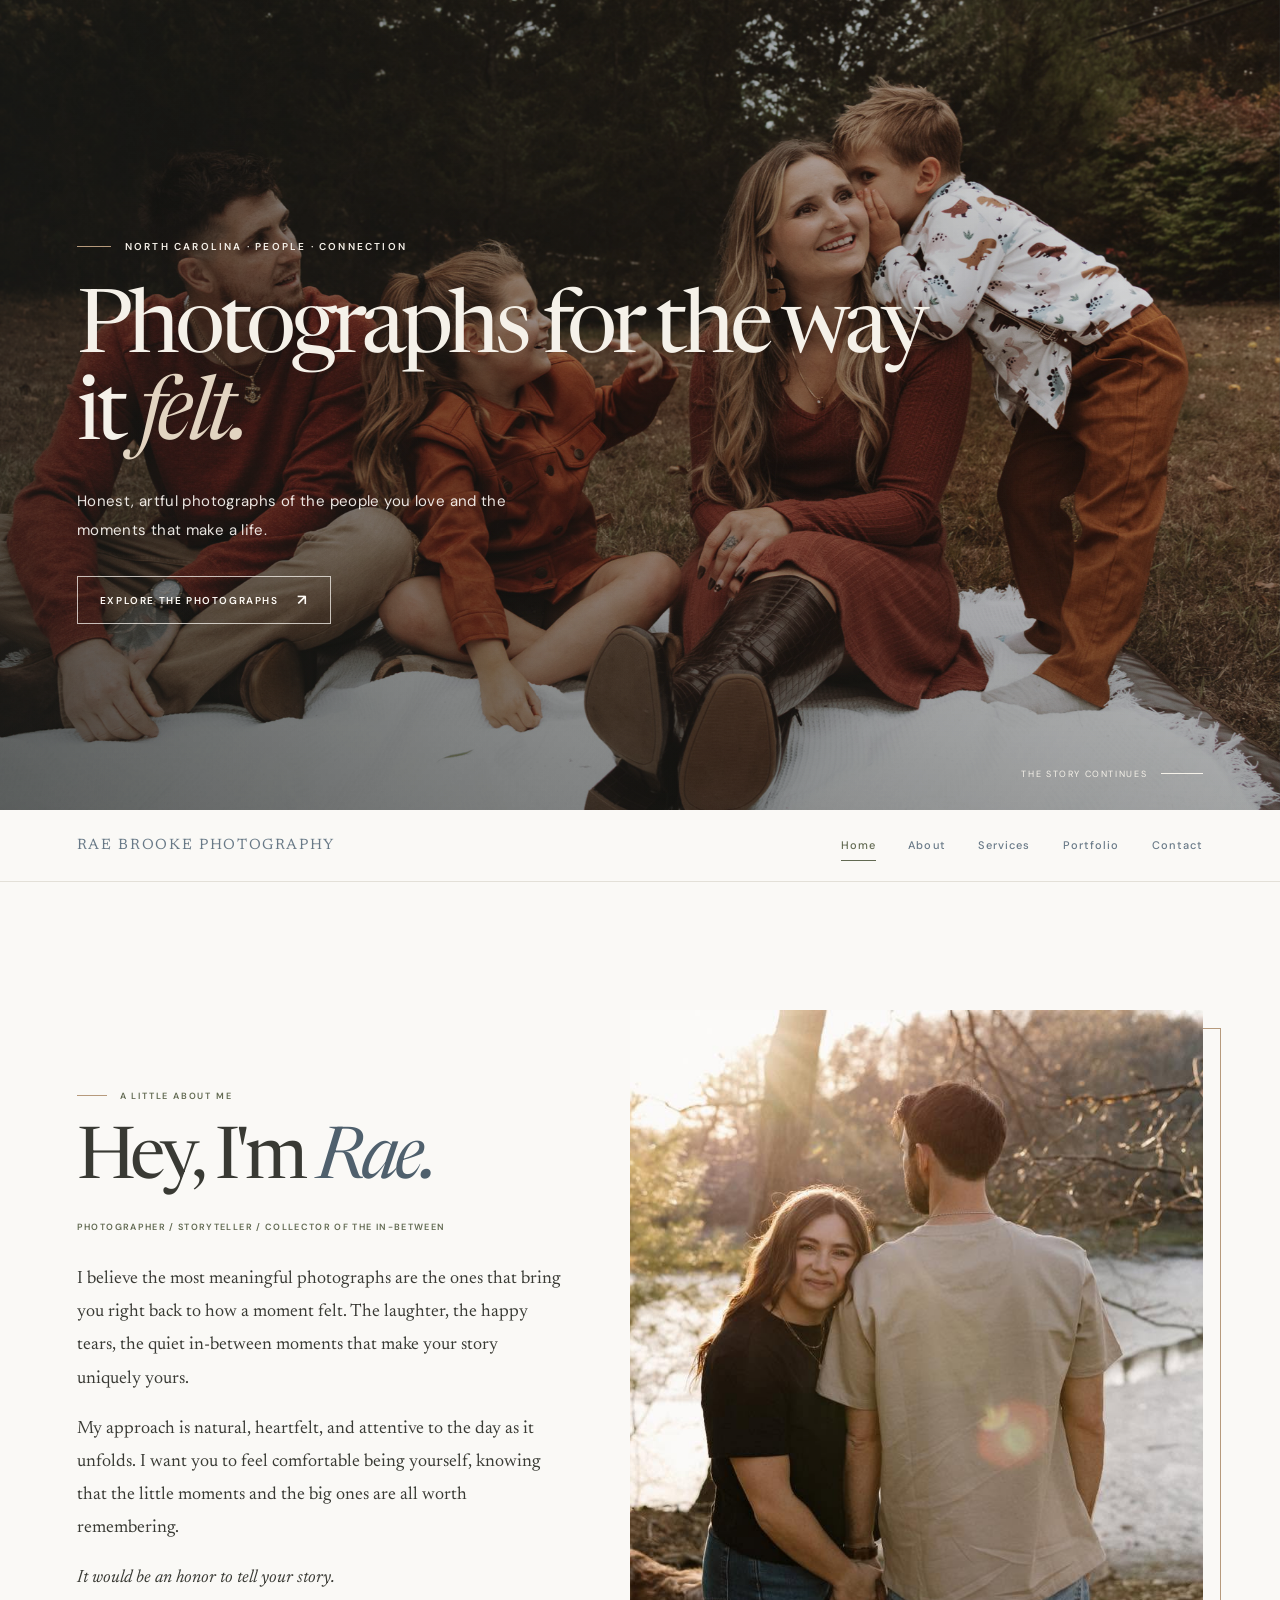
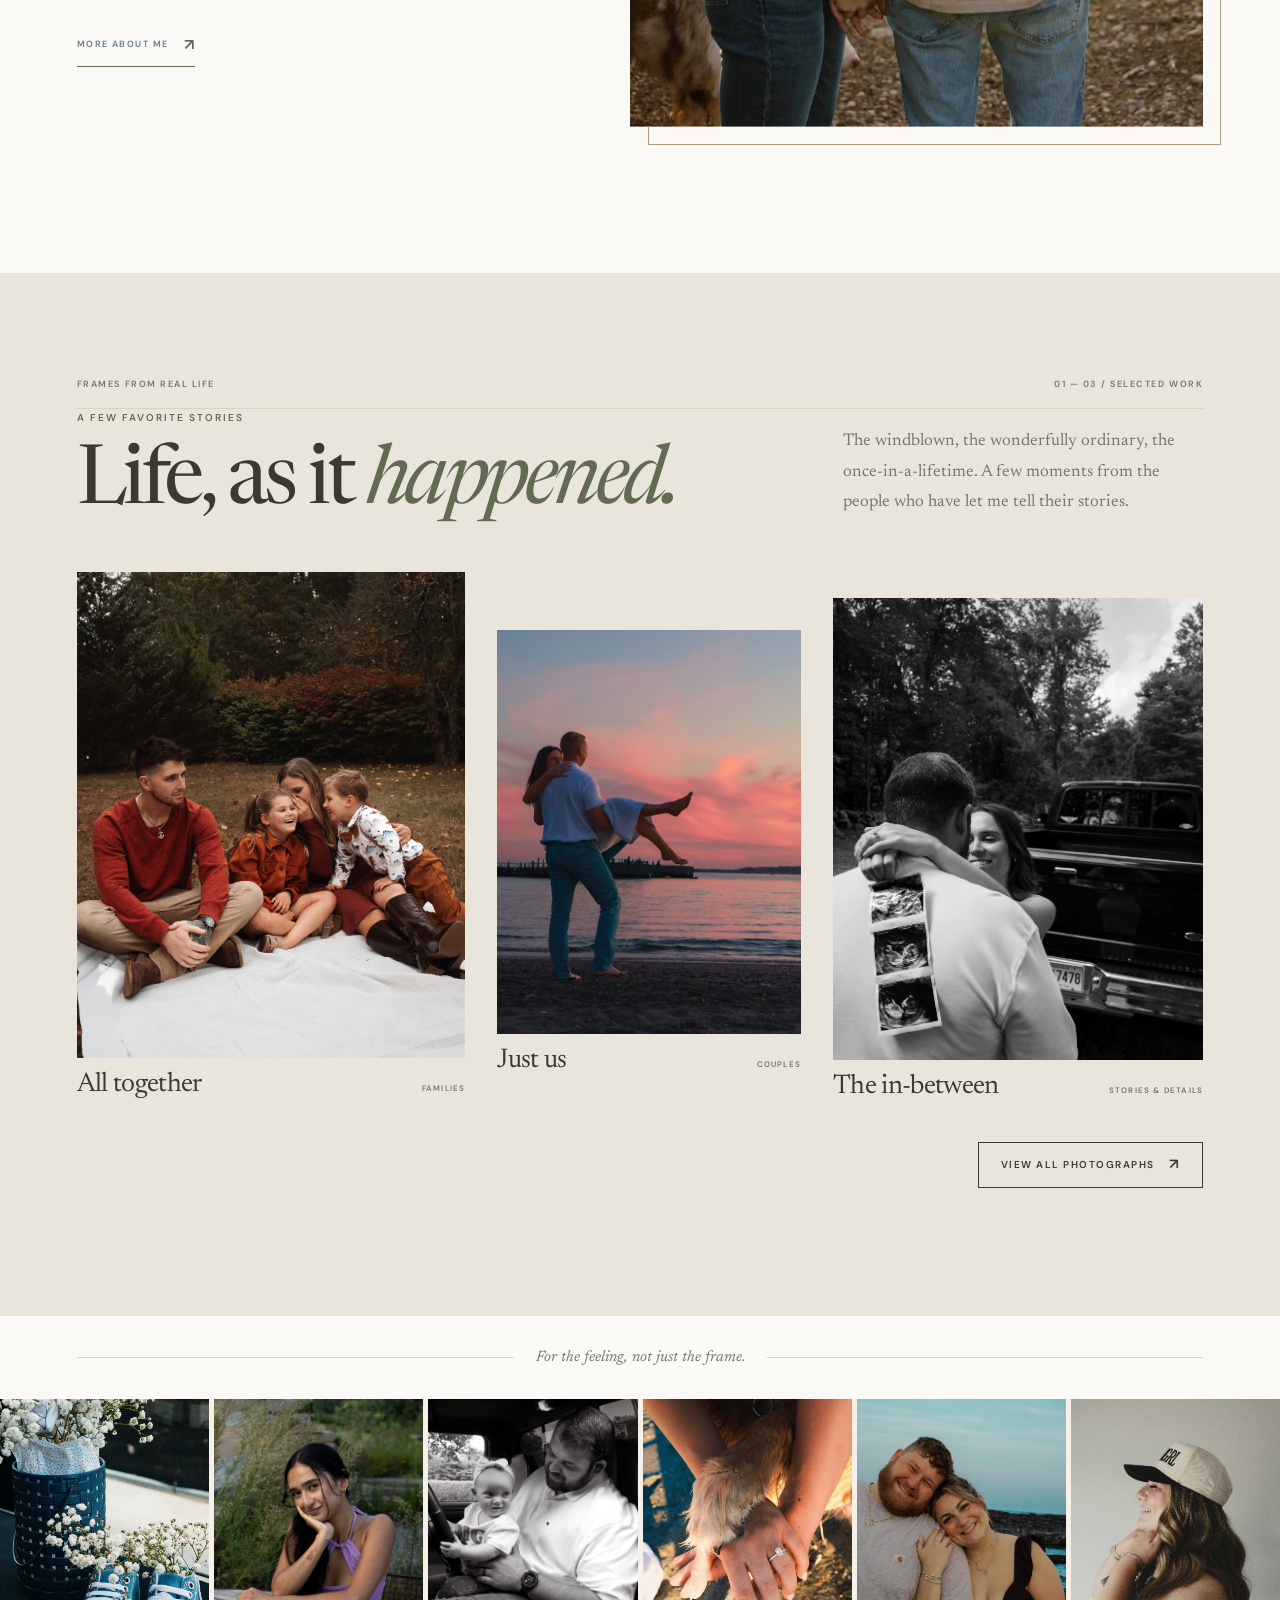
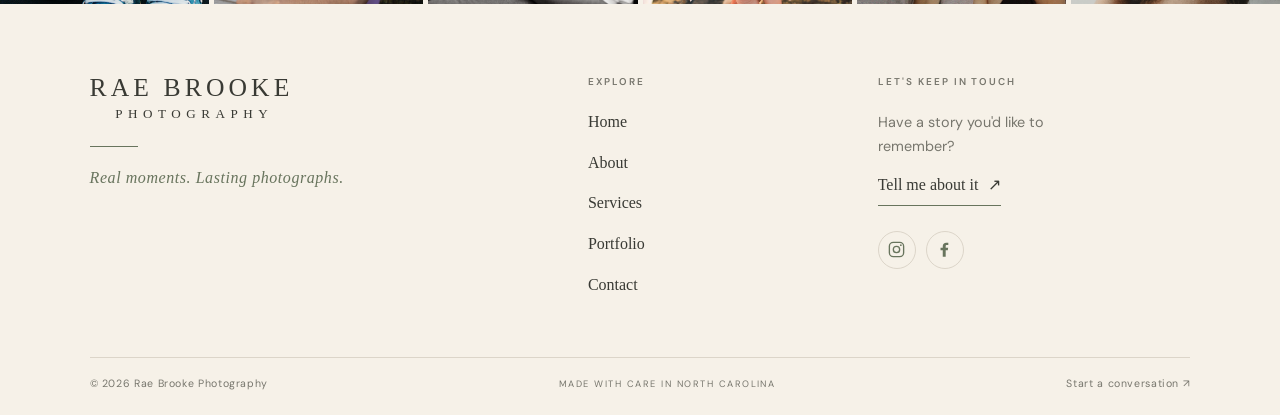
==== index.html @ 2871c167 "Change heading tag class for about section" ====
<!DOCTYPE html>
<html lang="en">
<head>
  <meta charset="UTF-8">
  <meta name="viewport" content="width=device-width, initial-scale=1">
  <meta name="description" content="Rae Brooke Photography documents genuine connection, everyday beauty, and the moments you want to remember throughout North Carolina.">
  <meta name="theme-color" content="#F5F1E9">
  <title>Rae Brooke Photography | Honest, Artful Photography in North Carolina</title>

  <link rel="preconnect" href="https://fonts.googleapis.com">
  <link rel="preconnect" href="https://fonts.gstatic.com" crossorigin>
  <link rel="stylesheet" href="/CSS/global.css">
  <link rel="stylesheet" href="/CSS/header.css">
  <link rel="stylesheet" href="/CSS/hero.css">
  <link rel="stylesheet" href="/CSS/sticky-nav.css">
  <link rel="stylesheet" href="/CSS/index.css">
  <link rel="stylesheet" href="/CSS/footer.css">
</head>

<body class="home-page">
  <main>
    <!-- =====================================
         OPENING IMAGE / HERO
         To change the opening photograph, update
         the image path in this img element.
    ====================================== -->
    <section class="hero" aria-labelledby="home-title">
      <img
        class="hero-image"
        src="/Images/index-hero.jpg"
        alt="A family moment photographed by Rae Brooke Photography"
        fetchpriority="high"
      >
      <div class="hero-overlay" aria-hidden="true"></div>

      <div class="hero-content">
        <p class="eyebrow">NORTH CAROLINA · PEOPLE · CONNECTION</p>
        <h1 id="home-title">Photographs for the way it <em>felt.</em></h1>
        <p class="hero-subtitle">Honest, artful photographs of the people you love and the moments that make a life.</p>
        <a class="button hero-button" href="/portfolio.html">
          <span class="hero-button-text">EXPLORE THE PHOTOGRAPHS</span>
          <span aria-hidden="true">↗</span>
        </a>
      </div>

      <a class="hero-scroll" href="#about" aria-label="Scroll to discover Rae's approach">
        <span>THE STORY CONTINUES</span>
        <span class="scroll-line" aria-hidden="true"></span>
      </a>
    </section>

    <!-- Shared sticky navigation -->
    <div id="shared-sticky-nav"></div>

    <!-- =====================================
         ABOUT / PHOTOGRAPHER INTRODUCTION
    ====================================== -->
    <section class="about-intro" id="about" aria-labelledby="about-heading">
      <div class="about-content">
        <p class="section-eyebrow">A LITTLE ABOUT ME</p>
        <h2 class="about-heading">Hey, I'm <em>Rae.</em></h2>
        <p class="about-subtitle">PHOTOGRAPHER / STORYTELLER / COLLECTOR OF THE IN-BETWEEN</p>
        <p>I believe the most meaningful photographs are the ones that bring you right back to how a moment felt. The laughter, the happy tears, the quiet in-between moments that make your story uniquely yours.</p>
        <p>My approach is natural, heartfelt, and attentive to the day as it unfolds. I want you to feel comfortable being yourself, knowing that the little moments and the big ones are all worth remembering.</p>
        <p>It would be an honor to tell your story.</p>
        <a class="button about-button" href="/about.html">MORE ABOUT ME <span aria-hidden="true">↗</span></a>
      </div>

      <div class="about-image">
        <img src="/Images/about-portrait.jpg" alt="Rae Brooke, photographer" loading="lazy" decoding="async">
      </div>
    </section>

    <!-- =====================================
         SELECTED WORK
         Choose the photographs shown here by
         changing each card's img src below.
         Keep image files in /Images/Portfolio/.
    ====================================== -->
    <section class="home-selected-work" aria-labelledby="selected-work-heading">
      <div class="home-selected-inner">
        <div class="home-editorial-top">
          <p>FRAMES FROM REAL LIFE</p>
          <span>01 — 03 / SELECTED WORK</span>
        </div>

        <header class="home-selected-heading">
          <div>
            <p class="section-eyebrow">A FEW FAVORITE STORIES</p>
            <h2 id="selected-work-heading">Life, as it <em>happened.</em></h2>
          </div>
          <p class="home-selected-intro">The windblown, the wonderfully ordinary, the once-in-a-lifetime. A few moments from the people who have let me tell their stories.</p>
        </header>

        <div class="home-photo-grid">
          <article class="home-photo-card">
            <a class="home-photo-link" href="/portfolio.html#families-newborns" aria-label="View family and newborn photography">
              <img src="/Images/Portfolio/Family_3.jpg" alt="A family sharing a relaxed moment together outdoors" loading="lazy" decoding="async">
            </a>
            <div class="home-photo-caption">
              <h3>All together</h3>
              <span>Families</span>
            </div>
          </article>

          <article class="home-photo-card">
            <a class="home-photo-link" href="/portfolio.html#couples-weddings" aria-label="View couples and wedding photography">
              <img src="/Images/Portfolio/JustUs.jpg" alt="A couple sharing a quiet moment by the water at sunset" loading="lazy" decoding="async">
            </a>
            <div class="home-photo-caption">
              <h3>Just us</h3>
              <span>Couples</span>
            </div>
          </article>

          <article class="home-photo-card">
            <a class="home-photo-link" href="/portfolio.html#branding-portraits" aria-label="View portraits and branding photography">
              <img src="/Images/Portfolio/Justine_George.jpeg" alt="A candid black-and-white documentary photograph" loading="lazy" decoding="async">
            </a>
            <div class="home-photo-caption">
              <h3>The in-between</h3>
              <span>Stories & details</span>
            </div>
          </article>
        </div>

        <div class="home-selected-footer">
          <a class="button" href="/portfolio.html">VIEW ALL PHOTOGRAPHS <span aria-hidden="true">↗</span></a>
        </div>
      </div>
    </section>

    <div class="home-closing-note" aria-label="Photography philosophy">
      <p>For the feeling, not just the frame.</p>
    </div>
  </main>

  <!-- Shared footer -->
  <div id="shared-footer"></div>

  <script src="/Javascript/sticky-nav.js" defer></script>
  <script src="/Javascript/footer.js" defer></script>
</body>
</html>
---- CSS/global.css ----
/* ========================================
   RAE BROOKE PHOTOGRAPHY
   NOSTALGIC EDITORIAL DESIGN SYSTEM
======================================== */

@import url('https://fonts.googleapis.com/css2?family=DM+Sans:wght@400;500;600;700&family=Newsreader:opsz,wght@6..72,400;6..72,500;6..72,600&display=swap');

:root {
  /* Warm, print-inspired palette */
  --color-denim: #687987;
  --color-denim-dark: #4F606D;
  --color-sage: #A5A88F;
  --color-sage-light: #E8E5DA;
  --color-sage-dark: #626A52;
  --color-tan: #B69A7C;
  --color-ivory: #F5F1E9;
  --color-soft-ivory: #FAF9F6;
  --color-white: #FFFCF7;
  --color-text: #393A34;
  --color-text-muted: #77766D;
  --color-line: #D9D2C6;
  --color-overlay: rgb(32 34 31 / 42%);

  --font-serif: "Newsreader", Georgia, "Times New Roman", serif;
  --font-sans: "DM Sans", Arial, Helvetica, sans-serif;

  --content-width: 1500px;
  --page-gutter: clamp(22px, 6vw, 100px);
  --section-space: clamp(76px, 10vw, 148px);
  --transition-fast: 200ms ease;
  --transition-standard: 320ms ease;
}

*,
*::before,
*::after {
  box-sizing: border-box;
}

html {
  scroll-behavior: smooth;
  scroll-padding-top: 90px;
  -webkit-text-size-adjust: 100%;
}

body {
  min-width: 320px;
  margin: 0;
  background: var(--color-ivory);
  color: var(--color-text);
  font-family: var(--font-sans);
  font-size: 14px;
  line-height: 1.8;
  -webkit-font-smoothing: antialiased;
  -moz-osx-font-smoothing: grayscale;
}

img {
  display: block;
  max-width: 100%;
}

button,
input,
select,
textarea {
  font: inherit;
}

button,
a {
  -webkit-tap-highlight-color: transparent;
}

a {
  color: inherit;
  text-decoration: none;
}

button {
  color: inherit;
}

h1,
h2,
h3,
h4,
p {
  overflow-wrap: break-word;
}

h1,
h2,
h3,
h4 {
  font-family: var(--font-serif);
  font-weight: 400;
}

p {
  margin-top: 0;
}

::selection {
  background: var(--color-sage-light);
  color: var(--color-denim-dark);
}

:focus-visible {
  outline: 2px solid var(--color-sage-dark);
  outline-offset: 4px;
}

@media (prefers-reduced-motion: reduce) {
  html { scroll-behavior: auto; }
  *,
  *::before,
  *::after {
    scroll-behavior: auto !important;
    animation-duration: 0.01ms !important;
    animation-iteration-count: 1 !important;
    transition-duration: 0.01ms !important;
  }
}

/* Shared section labels */
.section-eyebrow,
.eyebrow {
  font-family: var(--font-sans);
  font-size: 10px;
  font-weight: 600;
  letter-spacing: 0.2em;
  line-height: 1.8;
  text-transform: uppercase;
}

.section-eyebrow {
  margin: 0 0 18px;
  color: var(--color-sage-dark);
}

/* Shared site header defaults; page-specific layout lives in its own CSS. */
header {
  display: flex;
  align-items: center;
  justify-content: space-between;
  gap: 24px;
}

.logo {
  color: var(--color-denim);
  font-family: var(--font-sans);
  font-size: 14px;
  font-weight: 700;
  letter-spacing: 3px;
}

header nav {
  display: flex;
  align-items: center;
  flex-wrap: wrap;
  gap: 24px;
}

header nav a {
  color: var(--color-denim);
  font-family: var(--font-sans);
  font-size: 11px;
  letter-spacing: 1px;
  transition: color var(--transition-fast);
}

header nav a:hover { color: var(--color-sage-dark); }

/* Shared button language */
.button {
  display: inline-flex;
  align-items: center;
  justify-content: center;
  gap: 14px;
  min-height: 46px;
  padding: 13px 22px;
  border: 1px solid var(--color-denim-dark);
  border-radius: 0;
  background: var(--color-denim-dark);
  color: var(--color-white);
  font-family: var(--font-sans);
  font-size: 10px;
  font-weight: 600;
  letter-spacing: 0.15em;
  line-height: 1.5;
  text-align: center;
  text-transform: uppercase;
  cursor: pointer;
  transition: background-color var(--transition-fast), border-color var(--transition-fast), color var(--transition-fast), transform var(--transition-fast);
}

.button:hover {
  border-color: var(--color-sage-dark);
  background: var(--color-sage-dark);
  color: var(--color-white);
  transform: translateY(-2px);
}

.button span[aria-hidden="true"] {
  display: inline-block;
  font-size: 15px;
  line-height: 1;
}

/* Shared footer colors */
footer {
  background: var(--color-denim-dark);
  color: var(--color-ivory);
}

@media (max-width: 600px) {
  header nav { justify-content: center; gap: 12px 16px; }
  header nav a { font-size: 10px; }
  .button { min-height: 44px; padding: 12px 18px; font-size: 9px; }
}
---- CSS/header.css ----
/* =========================================
   SHARED HERO HEADER / DROPDOWN MENU
   Kept available for pages using the shared hero template
========================================= */

#shared-header {
  position: absolute;
  z-index: 100;
  inset: 0;
  height: 0;
  pointer-events: none;
}

.hero-header {
  position: absolute;
  z-index: 100;
  top: 0;
  left: 0;
  display: flex;
  align-items: center;
  justify-content: space-between;
  gap: 24px;
  width: 100%;
  padding: 30px var(--page-gutter);
  color: var(--color-ivory);
  pointer-events: auto;
}

.hero-menu,
.hero-menu-toggle,
.hero-dropdown { pointer-events: auto; }

.hero-header-logo {
  display: inline-flex;
  flex-direction: column;
  align-items: flex-start;
  gap: 5px;
  color: var(--color-ivory);
}

.logo-name {
  font-family: var(--font-serif);
  font-size: clamp(21px, 2.3vw, 30px);
  font-weight: 400;
  letter-spacing: 0.12em;
  line-height: 1.1;
}

.logo-subtitle {
  padding-left: 2px;
  font-size: 9px;
  letter-spacing: 0.42em;
  line-height: 1.5;
}

.hero-menu { position: relative; flex-shrink: 0; }

.hero-menu-toggle {
  display: flex;
  align-items: center;
  justify-content: center;
  gap: 13px;
  padding: 10px 0;
  border: 0;
  background: transparent;
  color: var(--color-ivory);
  font-family: var(--font-sans);
  font-size: 10px;
  font-weight: 500;
  letter-spacing: 0.18em;
  cursor: pointer;
}

.menu-label { line-height: 1; }
.menu-icon { display: flex; flex-direction: column; gap: 6px; width: 25px; }
.menu-icon span {
  display: block;
  width: 25px;
  height: 1px;
  background: currentColor;
  transition: transform var(--transition-fast), width var(--transition-fast);
}

.hero-menu-toggle[aria-expanded="true"] .menu-icon span:first-child { transform: translateY(3.5px) rotate(45deg); }
.hero-menu-toggle[aria-expanded="true"] .menu-icon span:last-child { transform: translateY(-3.5px) rotate(-45deg); }
.hero-menu-toggle:hover .menu-icon span:last-child { width: 18px; }
.hero-menu-toggle[aria-expanded="true"]:hover .menu-icon span:last-child { width: 25px; }

.hero-dropdown {
  position: absolute;
  z-index: 20;
  top: calc(100% + 16px);
  right: 0;
  width: 280px;
  max-width: calc(100vw - 40px);
  padding: 10px 0;
  background: var(--color-ivory);
  border: 1px solid var(--color-line);
  box-shadow: 0 18px 45px rgb(30 32 29 / 15%);
  animation: dropdown-enter 180ms ease-out;
}

.hero-dropdown[hidden] { display: none; }
.hero-dropdown a {
  display: block;
  padding: 14px 23px;
  color: var(--color-text);
  font-size: 12px;
  letter-spacing: 0.04em;
  transition: background-color var(--transition-fast), color var(--transition-fast), padding-left var(--transition-fast);
}
.hero-dropdown a:hover {
  padding-left: 28px;
  color: var(--color-sage-dark);
  background: #ECE7DD;
}
.hero-dropdown a:focus-visible { outline: 2px solid var(--color-denim); outline-offset: -4px; }

@keyframes dropdown-enter {
  from { opacity: 0; transform: translateY(-6px); }
  to { opacity: 1; transform: translateY(0); }
}

.hero-header-logo:focus-visible,
.hero-menu-toggle:focus-visible { outline: 2px solid var(--color-ivory); outline-offset: 5px; }

@media (max-width: 600px) {
  .hero-header { padding: 24px 6%; }
  .logo-name { font-size: 19px; letter-spacing: 0.1em; }
  .logo-subtitle { font-size: 8px; letter-spacing: 0.32em; }
  .hero-menu-toggle { gap: 9px; }
  .hero-dropdown { top: calc(100% + 12px); width: 255px; }
  .hero-dropdown a { padding: 13px 19px; }
}

@media (prefers-reduced-motion: reduce) {
  .hero-dropdown, .menu-icon span, .hero-dropdown a { animation: none; transition: none; }
}
---- CSS/hero.css ----
/* =========================================
   PHOTOGRAPHY-LED HERO
   Shared across all pages
========================================= */

.hero {
  position: relative;
  isolation: isolate;
  display: flex;
  align-items: center;
  justify-content: flex-start;
  min-height: 90vh;
  min-height: 90svh;
  padding: clamp(145px, 18vh, 210px) var(--page-gutter) 110px;
  overflow: hidden;
  background: var(--color-denim-dark);
  color: var(--color-ivory);
  text-align: left;
}

.hero-image {
  position: absolute;
  z-index: 0;
  inset: 0;
  width: 100%;
  height: 100%;
  object-fit: cover;
  object-position: center 42%;
  animation: hero-image-arrive 1.2s ease both;
}

.hero-overlay {
  position: absolute;
  z-index: 1;
  inset: 0;
  background: linear-gradient(90deg, rgb(24 28 26 / 58%) 0%, rgb(24 28 26 / 34%) 48%, rgb(24 28 26 / 12%) 100%), linear-gradient(0deg, rgb(24 28 26 / 28%) 0%, transparent 48%);
  pointer-events: none;
}

#shared-header {
  position: absolute;
  z-index: 10;
  inset: 0;
  pointer-events: none;
}

#shared-header .hero-header { pointer-events: auto; }

.hero-content {
  position: relative;
  z-index: 2;
  width: min(100%, 850px);
  margin: 0;
  animation: hero-copy-arrive 850ms 120ms ease both;
}

.hero .eyebrow {
  display: flex;
  align-items: center;
  gap: 14px;
  margin: 0 0 clamp(20px, 3vw, 32px);
  color: var(--color-ivory);
  font-size: 10px;
  letter-spacing: 0.22em;
}

.hero .eyebrow::before {
  content: "";
  display: inline-block;
  width: 34px;
  height: 1px;
  background: var(--color-tan);
}



.hero h1 {
  margin: 0 0 25px;
  color: var(--color-ivory, #FAF9F6);
  font-family: var(--font-serif);
  font-size: clamp(50px, 7vw, 88px);
  font-weight: 400;
  letter-spacing: -0.055em;
  line-height: 0.99;
}

.hero h1 em {
  color: #E2D4C1;
  font-weight: 400;
  font-style: italic;
}

.hero .hero-subtitle {
  max-width: 440px;
  margin: 0 0 32px;
  color: rgb(255 252 247 / 90%);
  font-size: clamp(13px, 1.2vw, 15px);
  font-weight: 400;
  letter-spacing: 0.025em;
  line-height: 1.9;
}

.hero .hero-button {
  display: inline-flex;
  align-items: center;
  justify-content: center;
  gap: 18px;
  min-height: 48px;
  padding: 14px 22px;
  border: 1px solid rgb(255 252 247 / 72%);
  background: transparent;
  color: var(--color-white);
  font-size: 10px;
  font-weight: 600;
  letter-spacing: 0.16em;
  line-height: 1.5;
  transition: background-color var(--transition-fast), color var(--transition-fast), border-color var(--transition-fast);
}

.hero .hero-button:hover {
  border-color: var(--color-ivory);
  background: var(--color-ivory);
  color: var(--color-text);
  transform: none;
}

.hero .hero-button:focus-visible {
  outline: 2px solid var(--color-ivory);
  outline-offset: 5px;
}

.hero-scroll {
  position: absolute;
  right: var(--page-gutter);
  bottom: 28px;
  z-index: 2;
  display: flex;
  align-items: center;
  gap: 14px;
  color: var(--color-ivory);
  font-size: 9px;
  letter-spacing: 0.18em;
  text-transform: uppercase;
}

.scroll-line {
  display: block;
  width: 42px;
  height: 1px;
  background: var(--color-ivory);
  transform-origin: left;
  animation: scroll-line-motion 1.8s ease-in-out infinite;
}

@keyframes scroll-line-motion {
  0%, 100% { transform: scaleX(0.55); opacity: 0.45; }
  50% { transform: scaleX(1); opacity: 1; }
}

@keyframes hero-copy-arrive {
  from { opacity: 0; transform: translateY(16px); }
  to { opacity: 1; transform: translateY(0); }
}

@keyframes hero-image-arrive {
  from { transform: scale(1.035); }
  to { transform: scale(1); }
}

@media (max-width: 700px) {
  .hero {
    min-height: 84svh;
    padding: 145px 7% 105px;
  }

  .hero-overlay {
    background: linear-gradient(90deg, rgb(24 28 26 / 54%) 0%, rgb(24 28 26 / 30%) 100%), linear-gradient(0deg, rgb(24 28 26 / 30%) 0%, transparent 58%);
  }

  .hero h1 {
    font-size: clamp(53px, 13vw, 84px);
    letter-spacing: -0.05em;
  }

  .hero .eyebrow { font-size: 9px; letter-spacing: 0.15em; }
  .hero .hero-subtitle { max-width: 340px; font-size: 13px; }
  .hero-scroll { right: 7%; bottom: 23px; font-size: 8px; }
  .scroll-line { width: 28px; }
}

@media (max-width: 380px) {
  .hero { padding-right: 6%; padding-left: 6%; }
  .hero h1 { font-size: 48px; }
  .hero .eyebrow { letter-spacing: 0.1em; }
}

@media (prefers-reduced-motion: reduce) {
  .hero-image, .hero-content, .scroll-line { animation: none; }
}
---- CSS/sticky-nav.css ----
/* =========================================
   SHARED STICKY NAVIGATION
   Quiet, editorial navigation band
========================================= */

#shared-sticky-nav {
  position: sticky;
  top: 0;
  z-index: 1000;
  width: 100%;
}

.sticky-nav {
  position: relative;
  display: flex;
  align-items: center;
  justify-content: space-between;
  gap: 25px;
  width: 100%;
  min-height: 72px;
  padding: 16px var(--page-gutter);
  background: var(--color-soft-ivory, #FAF9F6);
  border-bottom: 1px solid #E3E0D8;
  backdrop-filter: blur(12px);
}

.sticky-brand {
  flex-shrink: 0;
  color: var(--color-denim, #53677D);
  font-family: var(--font-serif);
  font-size: 15px;
  letter-spacing: 0.11em;
}

.sticky-links {
  display: flex;
  align-items: center;
  justify-content: flex-end;
  flex-wrap: wrap;
  gap: clamp(16px, 2.5vw, 34px);
}

.sticky-links a {
  position: relative;
  padding: 8px 0;
  color: var(--color-denim, #53677D);
  font-family: var(--font-sans);
  font-size: 11px;
  font-weight: 500;
  letter-spacing: 0.1em;
  transition: color var(--transition-fast);
}

.sticky-links a::after {
  position: absolute;
  right: 0;
  bottom: 2px;
  left: 0;
  height: 1px;
  background: var(--color-sage-dark);
  content: "";
  transform: scaleX(0);
  transform-origin: left;
  transition: transform var(--transition-fast);
}

.sticky-links a:hover,
.sticky-links a[aria-current="page"] { color: var(--color-sage-dark); }
.sticky-links a:hover::after,
.sticky-links a:focus-visible::after,
.sticky-links a[aria-current="page"]::after { transform: scaleX(1); }

.sticky-brand:focus-visible,
.sticky-links a:focus-visible { outline: 2px solid var(--color-denim); outline-offset: 5px; }

@media (max-width: 1000px) {
  .sticky-nav { padding-right: 5%; padding-left: 5%; }
  .sticky-links { gap: 18px; }
}

@media (max-width: 700px) {
  .sticky-nav { justify-content: center; min-height: 58px; padding: 11px 5%; }
  .sticky-brand { display: none; }
  .sticky-links { justify-content: center; gap: 8px 20px; }
  .sticky-links a { padding: 6px 0; font-size: 9px; letter-spacing: 0.06em; }
}

@media (max-width: 380px) {
  .sticky-links { gap: 7px 13px; }
  .sticky-links a { font-size: 8px; }
}

@media (prefers-reduced-motion: reduce) {
  .sticky-links a, .sticky-links a::after { transition: none; }
}
---- CSS/index.css ----
/* ========================================
   HOMEPAGE — EDITORIAL STORYTELLING
======================================== */

/* Small section markers */
.home-editorial-top {
  display: flex;
  align-items: center;
  justify-content: space-between;
  gap: 18px;
  width: 100%;
  padding-bottom: 16px;
  border-bottom: 1px solid var(--color-line);
}

.home-editorial-top p,
.home-editorial-top span {
  margin: 0;
  color: var(--color-text-muted);
  font-size: 9px;
  font-weight: 600;
  letter-spacing: 0.17em;
  line-height: 1.8;
  text-transform: uppercase;
}

/* ========================================
   ABOUT INTRODUCTION
======================================== */

.home-page .about-intro {
  display: grid;
  grid-template-columns: minmax(0, 0.92fr) minmax(0, 1.08fr);
  align-items: center;
  gap: clamp(40px, 5vw, 75px);
  width: 100%;
  max-width: 1720px;
  margin: 0 auto;
  padding: var(--section-space) var(--page-gutter);
  background: var(--color-soft-ivory);
  scroll-margin-top: 90px;
}

.home-page .about-content {
  display: flex;
  flex-direction: column;
  align-items: flex-start;
  width: 100%;
  max-width: 570px;
  margin: 0 auto;
}

.home-page .about-content .section-eyebrow {
  display: flex;
  align-items: center;
  gap: 13px;
  margin: 0 0 22px;
/*  color: var(--color-sage-dark); */
  font-size: 9px;
  letter-spacing: 0.2em;
}

.home-page .about-content .section-eyebrow::before {
  content: "";
  display: block;
  width: 30px;
  height: 1px;
  flex: 0 0 auto;
  background: var(--color-tan);
}

.home-page .about-content h2 {
  margin: 0 0 22px;
  color: var(--color-denim: #687987;);
  font-family: var(--font-serif);
  font-size: clamp(46px, 5.6vw, 76px);
  font-weight: 400;
  letter-spacing: -0.055em;
  line-height: 0.98;
}

.home-page .about-content h2 em {
  color: var(--color-denim-dark);
  font-weight: 400;
  font-style: italic;
}

.home-page .about-content .about-subtitle {
  max-width: 430px;
  margin: 0 0 27px;
  color: var(--color-sage-dark);
  font-size: 9px;
  font-weight: 600;
  letter-spacing: 0.15em;
  line-height: 2;
}

.home-page .about-content > p:not(.section-eyebrow):not(.about-subtitle) {
  max-width: 490px;
  margin: 0 0 17px;
/*  color: var(--color-text-muted); */
  font-family: var(--font-serif);
  font-size: clamp(16px, 1.4vw, 18px);
  font-weight: 400;
  line-height: 1.85;
}

.home-page .about-content > p:last-of-type {
  color: var(--color-text);
  font-style: italic;
}

.home-page .about-content .about-button {
  display: inline-flex;
  align-items: center;
  justify-content: center;
  gap: 15px;
  min-height: 44px;
  margin-top: 11px;
  padding: 10px 0;
  border: 0;
  border-bottom: 1px solid var(--color-sage-dark);
  border-radius: 0;
  background: transparent;
  color: var(--color-denim);
  font-family: var(--font-sans);
  font-size: 9px;
  font-weight: 600;
  letter-spacing: 0.16em;
  line-height: 1.5;
  transition: color var(--transition-fast), border-color var(--transition-fast);
}

.home-page .about-content .about-button:hover {
  border-color: var(--color-tan);
  background: transparent;
  color: var(--color-sage-dark);
  transform: none;
}

.home-page .about-content .about-button span {
  display: inline-block;
  color: var(--color-sage-dark);
  font-size: 16px;
  transition: transform var(--transition-fast);
}

.home-page .about-content .about-button:hover span { transform: translate(3px, -3px); }

.home-page .about-image {
  position: relative;
  z-index: 0;
  isolation: isolate;
  width: 100%;
  max-width: 650px;
  min-width: 0;
  margin: 0 0 18px auto;
  background: var(--color-sage-light);
}

.home-page .about-image::before {
  content: "";
  position: absolute;
  z-index: -1;
  top: 18px;
  right: -18px;
  bottom: -18px;
  left: 18px;
  border: 1px solid var(--color-tan);
  pointer-events: none;
}

.home-page .about-image img {
  display: block;
  width: 100%;
  height: auto;
  aspect-ratio: 4 / 5;
  object-fit: cover;
  object-position: center 40%;
}

/* ========================================
   SELECTED WORK — UPDATE IMAGE PATHS HERE
======================================== */

.home-selected-work {
  padding: clamp(64px, 8vw, 112px) var(--page-gutter) clamp(80px, 10vw, 140px);
  background: #EAE5DB;
}

.home-selected-inner {
  width: 100%;
  max-width: 1600px;
  margin: 0 auto;
}

.home-selected-heading {
  display: grid;
  grid-template-columns: minmax(0, 1fr) minmax(220px, 0.55fr);
  align-items: end;
  gap: 28px;
  margin: 0 0 clamp(28px, 3.8vw, 48px);
}

.home-selected-heading .section-eyebrow {
  margin-bottom: 17px;
}

.home-selected-heading h2 {
  max-width: 720px;
  margin: 0;
  color: var(--color-text);
  font-size: clamp(42px, 6.4vw, 82px);
  letter-spacing: -0.055em;
  line-height: 0.98;
}

.home-selected-heading h2 em { color: var(--color-sage-dark); font-style: italic; }

.home-selected-intro {
  max-width: 360px;
  justify-self: end;
  margin: 0 0 5px;
  color: var(--color-text-muted);
  font-family: var(--font-serif);
  font-size: 17px;
  line-height: 1.8;
}

.home-photo-grid {
  display: grid;
  grid-template-columns: 1.05fr 0.82fr 1fr;
  align-items: start;
  gap: clamp(16px, 2.5vw, 36px);
}

.home-photo-card { min-width: 0; }
.home-photo-card:nth-child(2) {
  margin-top: clamp(24px, 4.5vw, 64px);
}

.home-photo-card:nth-child(3) {
  margin-top: clamp(8px, 2vw, 26px);
}

.home-photo-link {
  display: block;
  overflow: hidden;
  background: #D8D2C7;
}

.home-photo-link img {
  width: 100%;
  height: auto;
  aspect-ratio: 4 / 5;
  object-fit: cover;
  transition: transform 700ms cubic-bezier(0.2, 0.65, 0.3, 1), filter 700ms ease;
}

.home-photo-card:nth-child(2) .home-photo-link img { aspect-ratio: 3 / 4; }
.home-photo-card:nth-child(3) .home-photo-link img { aspect-ratio: 4 / 5; }
.home-photo-link:hover img { transform: scale(1.035); filter: saturate(0.88); }

.home-photo-caption {
  display: flex;
  align-items: baseline;
  justify-content: space-between;
  gap: 12px;
  padding-top: 11px;
}

.home-photo-caption h3 {
  margin: 0;
  color: var(--color-text);
  font-size: clamp(20px, 2.2vw, 27px);
  letter-spacing: -0.025em;
  line-height: 1.2;
}

.home-photo-caption span {
  flex-shrink: 0;
  color: var(--color-text-muted);
  font-size: 8px;
  font-weight: 600;
  letter-spacing: 0.15em;
  text-transform: uppercase;
}

.home-selected-footer {
  display: flex;
  justify-content: flex-end;
  margin-top: 38px;
}

.home-selected-footer .button {
  border-color: var(--color-text);
  background: transparent;
  color: var(--color-text);
}

.home-selected-footer .button:hover {
  border-color: var(--color-text);
  background: var(--color-text);
  color: var(--color-ivory);
}

/* Small closing note between the work and footer */
.home-closing-note {
  display: grid;
  grid-template-columns: 1fr auto 1fr;
  align-items: center;
  gap: 22px;
  padding: 28px var(--page-gutter);
  background: var(--color-soft-ivory);
  color: var(--color-text-muted);
  text-align: center;
}

.home-closing-note::before,
.home-closing-note::after { content: ""; height: 1px; background: var(--color-line); }
.home-closing-note p { margin: 0; font-family: var(--font-serif); font-size: 15px; font-style: italic; }

/* ========================================
   TABLET
======================================== */

@media (max-width: 1000px) {
  .home-page .about-intro { gap: 48px; padding-right: 6%; padding-left: 6%; }
  .home-selected-work { padding-right: 6%; padding-left: 6%; }
  .home-photo-grid { gap: 18px; }
}

@media (max-width: 760px) {
  .home-page .about-intro { grid-template-columns: minmax(0, 1fr); gap: 45px; padding: 78px 7% 90px; }
  .home-page .about-content { max-width: 600px; }
  .home-page .about-content h2 { font-size: clamp(46px, 10vw, 68px); }
  .home-page .about-image { width: calc(100% - 14px); max-width: 540px; margin: 0 auto 14px; }
  .home-page .about-image::before { top: 14px; right: -14px; bottom: -14px; left: 14px; }
  .home-selected-heading { grid-template-columns: 1fr; gap: 18px; }
  .home-selected-intro { justify-self: start; max-width: 470px; }
  .home-photo-grid { grid-template-columns: 1fr 1fr; gap: 28px 18px; }
  .home-photo-card:nth-child(2), .home-photo-card:nth-child(3) { margin-top: 0; }
  .home-photo-card:nth-child(3) { grid-column: 1 / -1; width: min(78%, 450px); margin: 0 auto; }
  .home-photo-card:nth-child(3) .home-photo-link img { aspect-ratio: 4 / 4.3; }
}

@media (max-width: 480px) {
  .home-editorial-top p, .home-editorial-top span { font-size: 8px; letter-spacing: 0.1em; }
  .home-page .about-intro { padding: 68px 6% 78px; }
  .home-page .about-content .about-subtitle { font-size: 8px; letter-spacing: 0.11em; }
  .home-page .about-content > p:not(.section-eyebrow):not(.about-subtitle) { font-size: 16px; }
  .home-selected-work { padding: 65px 6% 78px; }
  .home-selected-heading h2 { font-size: clamp(40px, 11vw, 56px); }
  .home-photo-grid { grid-template-columns: 1fr; gap: 32px; }
  .home-photo-card:nth-child(3) { grid-column: auto; width: 100%; }
  .home-photo-card:nth-child(2) { width: 88%; margin-left: auto; }
  .home-photo-card:nth-child(2) .home-photo-link img { aspect-ratio: 4 / 5; }
  .home-photo-caption { padding-top: 10px; }
  .home-photo-caption h3 { font-size: 24px; }
  .home-selected-footer { justify-content: flex-start; }
  .home-closing-note { grid-template-columns: 1fr; gap: 12px; padding: 23px 6%; }
  .home-closing-note::before, .home-closing-note::after { width: 50px; margin: 0 auto; }
}

@media (prefers-reduced-motion: reduce) {
  .home-photo-link img { transition: none; }
}
---- CSS/footer.css ----
/* ========================================
   RAE BROOKE PHOTOGRAPHY — EDITORIAL FOOTER
   Warm, understated, documentary-inspired
======================================== */

.site-footer {
  --footer-bg: #F6F1E8;
  --footer-paper: #FBF8F2;
  --footer-ink: #393A34;
  --footer-muted: #77766D;
  --footer-sage: #68745D;
  --footer-line: #DCD5C9;

  width: 100%;
  margin: 0;
  padding: 0;
  overflow: hidden;
  color: var(--footer-ink);
  background: var(--footer-bg);
  font-family: inherit;
}

.site-footer a { color: inherit; }

/* Photo strip */
.footer-gallery {
  display: grid;
  grid-template-columns: repeat(6, minmax(0, 1fr));
  gap: 5px;
  width: 100%;
  margin: 0;
  padding: 0;
  overflow: hidden;
  line-height: 0;
  background: var(--footer-bg);
}

.footer-gallery img {
  display: block;
  width: 100%;
  height: clamp(125px, 16vw, 225px);
  margin: 0;
  padding: 0;
  border: 0;
  object-fit: cover;
  object-position: center;
  filter: saturate(.88);
  transition: filter .35s ease;
}

@media (hover: hover) {
  .footer-gallery:hover img { filter: saturate(1); }
}

/* Main three-column area */
.footer-main {
  display: grid;
  grid-template-columns: minmax(0, 1.25fr) minmax(130px, .65fr) minmax(190px, .9fr);
  gap: clamp(28px, 5vw, 80px);
  align-items: start;
  padding: clamp(42px, 5.5vw, 78px) clamp(24px, 7vw, 110px) clamp(38px, 4.5vw, 64px);
}

.footer-brand-block { min-width: 0; }

.footer-brand {
  display: inline-flex;
  flex-direction: column;
  align-items: flex-start;
  gap: 5px;
  max-width: 100%;
  color: var(--footer-ink);
  text-decoration: none;
}

.footer-brand-name,
.footer-brand-subtitle {
  display: block;
  margin: 0;
  padding: 0;
  font-family: Georgia, 'Times New Roman', serif;
  font-weight: 400;
  line-height: 1.1;
  white-space: nowrap;
}

.footer-brand-name {
  font-size: clamp(1.35rem, 2vw, 1.85rem);
  letter-spacing: .16em;
}

.footer-brand-subtitle {
  align-self: center;
  font-size: .82rem;
  letter-spacing: .42em;
  padding-left: .42em;
}

.footer-brand-rule {
  display: block;
  width: 48px;
  height: 1px;
  margin: 25px 0 17px;
  background: var(--footer-sage);
}

.footer-tagline {
  max-width: 280px;
  margin: 0;
  color: var(--footer-sage);
  font-family: Georgia, 'Times New Roman', serif;
  font-size: 1rem;
  font-style: italic;
  letter-spacing: .035em;
  line-height: 1.7;
}

.footer-label {
  margin: 0 0 19px;
  color: var(--footer-muted);
  font-size: .62rem;
  font-weight: 600;
  letter-spacing: .2em;
  line-height: 1.7;
}

.footer-navigation {
  display: flex;
  flex-direction: column;
  align-items: flex-start;
  gap: 12px;
}

.footer-navigation .footer-label { margin-bottom: 5px; }

.footer-navigation a {
  position: relative;
  color: var(--footer-ink);
  font-family: Georgia, 'Times New Roman', serif;
  font-size: 1rem;
  text-decoration: none;
  transition: color .2s ease;
}

.footer-navigation a:hover,
.footer-navigation a:focus-visible,
.footer-contact-link:hover,
.footer-contact-link:focus-visible {
  color: var(--footer-sage);
}

.footer-connect-copy {
  max-width: 230px;
  margin: 0 0 12px;
  color: var(--footer-muted);
  font-size: .9rem;
  line-height: 1.7;
}

.footer-contact-link {
  display: inline-flex;
  align-items: center;
  gap: 10px;
  padding-bottom: 5px;
  border-bottom: 1px solid var(--footer-sage);
  color: var(--footer-ink);
  font-family: Georgia, 'Times New Roman', serif;
  font-size: 1rem;
  text-decoration: none;
  transition: color .2s ease;
}

.footer-socials {
  display: flex;
  gap: 10px;
  margin-top: 25px;
}

.footer-socials a {
  display: inline-flex;
  align-items: center;
  justify-content: center;
  width: 38px;
  height: 38px;
  border: 1px solid var(--footer-line);
  border-radius: 50%;
  color: var(--footer-sage);
  transition: background .25s ease, border-color .25s ease, transform .25s ease;
}

.footer-socials a:hover {
  transform: translateY(-2px);
  border-color: var(--footer-sage);
  background: var(--footer-paper);
}

.footer-socials a:focus-visible,
.footer-brand:focus-visible,
.footer-navigation a:focus-visible,
.footer-contact-link:focus-visible,
.footer-bottom a:focus-visible {
  outline: 2px solid var(--footer-sage);
  outline-offset: 4px;
}

.footer-socials svg { display: block; width: 19px; height: 19px; }

/* Quiet closing line */
.footer-bottom {
  display: flex;
  align-items: center;
  justify-content: space-between;
  gap: 18px;
  margin: 0 clamp(24px, 7vw, 110px);
  padding: 18px 0 22px;
  border-top: 1px solid var(--footer-line);
  color: var(--footer-muted);
  font-size: .66rem;
  letter-spacing: .06em;
  line-height: 1.6;
}

.footer-bottom p { margin: 0; }
.footer-location { text-align: center; letter-spacing: .16em; text-transform: uppercase; font-size: .58rem; }
.footer-bottom a { text-decoration: none; transition: color .2s ease; }
.footer-bottom a:hover { color: var(--footer-sage); }

/* Tablet */
@media (max-width: 800px) {
  .footer-main {
    grid-template-columns: minmax(0, 1fr) minmax(0, .8fr);
    gap: 38px 28px;
  }
  .footer-brand-block { grid-column: 1 / -1; }
  .footer-brand-rule { margin-top: 19px; }
  .footer-connect { justify-self: start; }
}

/* Mobile */
@media (max-width: 560px) {
  .footer-gallery { grid-template-columns: repeat(3, minmax(0, 1fr)); gap: 3px; }
  .footer-gallery img { height: clamp(100px, 29vw, 145px); }
  .footer-main { grid-template-columns: 1fr 1fr; gap: 34px 20px; padding: 36px 6% 34px; }
  .footer-brand-block { grid-column: 1 / -1; }
  .footer-brand-name { font-size: clamp(1.25rem, 5.4vw, 1.6rem); }
  .footer-brand-subtitle { font-size: .72rem; letter-spacing: .35em; }
  .footer-tagline { font-size: .95rem; }
  .footer-label { font-size: .58rem; letter-spacing: .15em; margin-bottom: 14px; }
  .footer-navigation { gap: 11px; }
  .footer-navigation a { font-size: .95rem; }
  .footer-connect-copy { font-size: .84rem; }
  .footer-socials { margin-top: 20px; }
  .footer-bottom { align-items: flex-start; flex-direction: column; gap: 8px; margin: 0 6%; padding: 16px 0 22px; }
  .footer-location { text-align: left; }
}

@media (prefers-reduced-motion: reduce) {
  .footer-gallery img,
  .footer-socials a,
  .footer-navigation a,
  .footer-contact-link,
  .footer-bottom a { transition: none; }
}
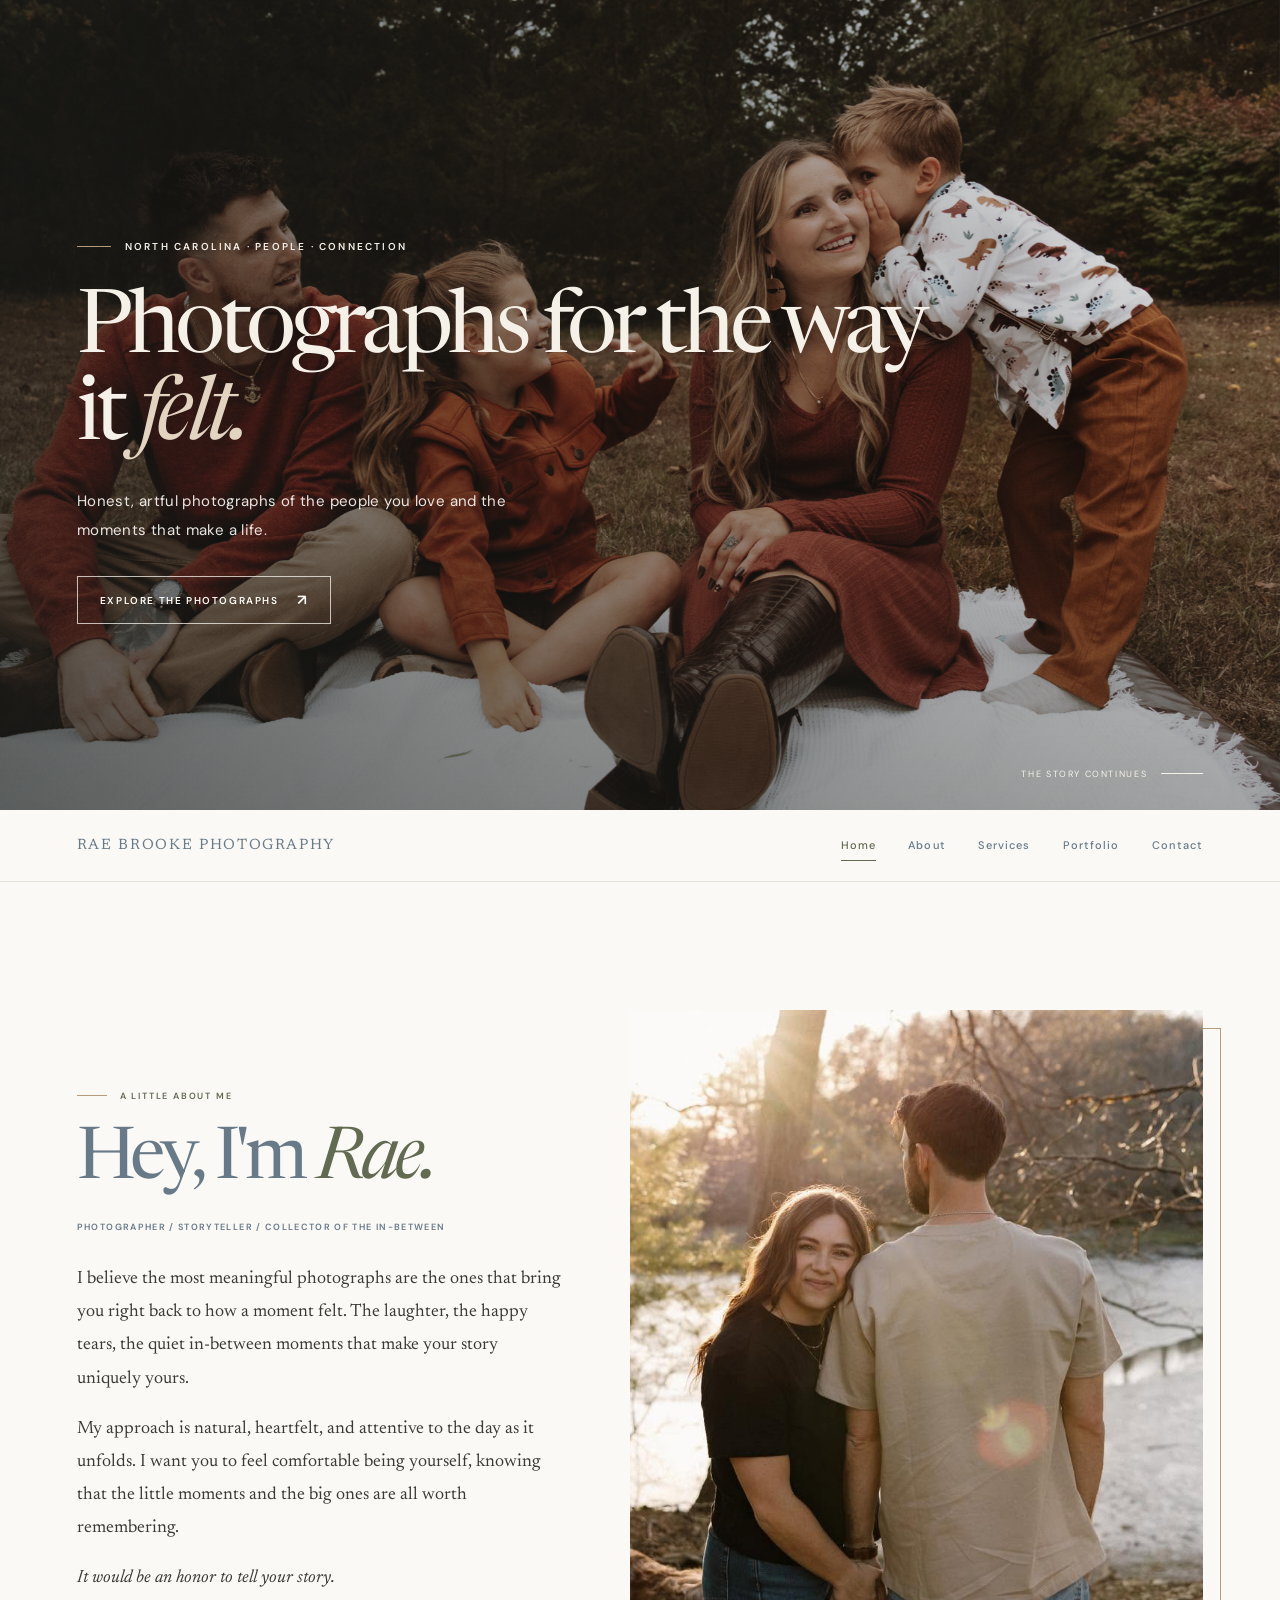
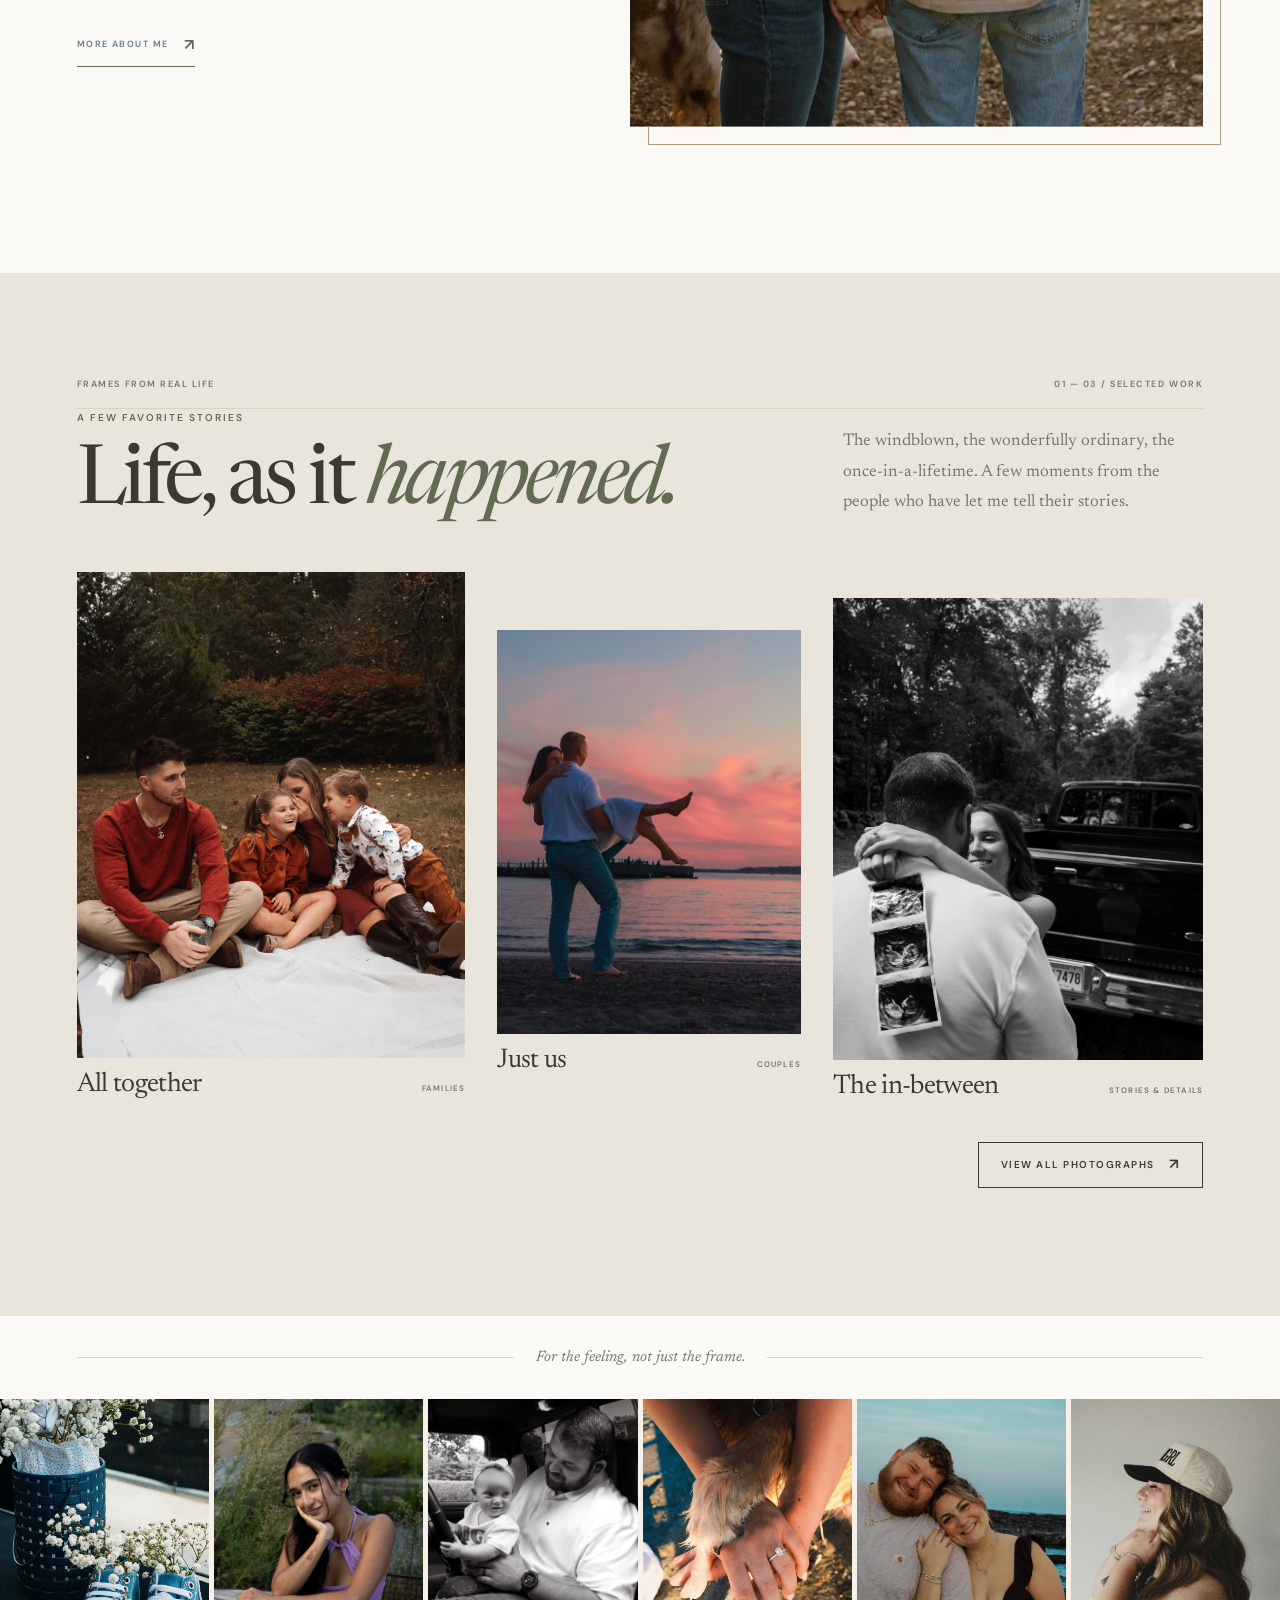
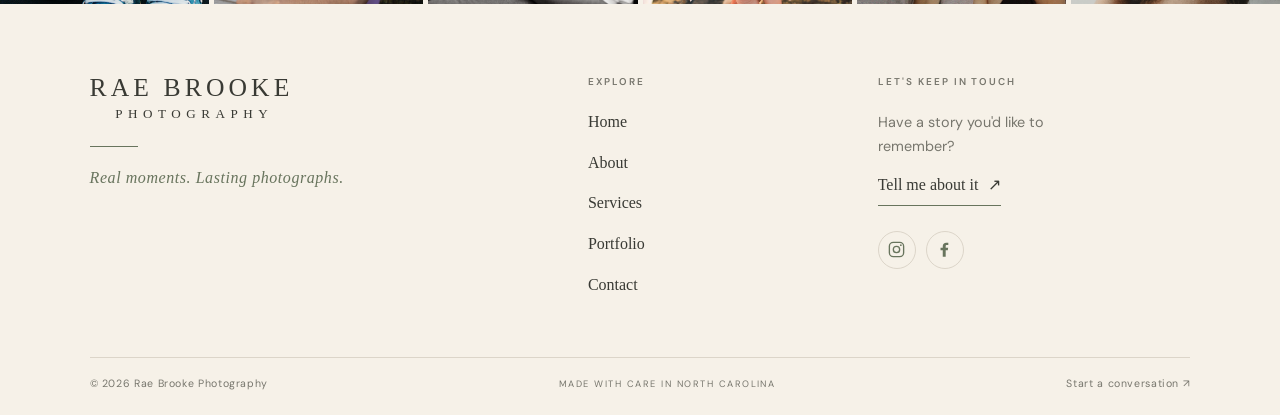
==== commit 687d840b: "Add script tag for header.js in index.html" ====
--- a/index.html
+++ b/index.html
@@ -137,7 +137,7 @@
 
   <!-- Shared footer -->
   <div id="shared-footer"></div>
-
+  <script src="/Javascript/header.js"></script>
   <script src="/Javascript/sticky-nav.js" defer></script>
   <script src="/Javascript/footer.js" defer></script>
 </body>
--- a/CSS/index.css
+++ b/CSS/index.css
@@ -71,7 +71,7 @@
 
 .home-page .about-content h2 {
   margin: 0 0 22px;
-  color: var(--color-denim: #687987;);
+  color: var(--color-denim);
   font-family: var(--font-serif);
   font-size: clamp(46px, 5.6vw, 76px);
   font-weight: 400;
@@ -80,7 +80,7 @@
 }
 
 .home-page .about-content h2 em {
-  color: var(--color-denim-dark);
+  color: var(--color-sage-dark);
   font-weight: 400;
   font-style: italic;
 }
@@ -88,7 +88,7 @@
 .home-page .about-content .about-subtitle {
   max-width: 430px;
   margin: 0 0 27px;
-  color: var(--color-sage-dark);
+  color: var(--color-denim);
   font-size: 9px;
   font-weight: 600;
   letter-spacing: 0.15em;
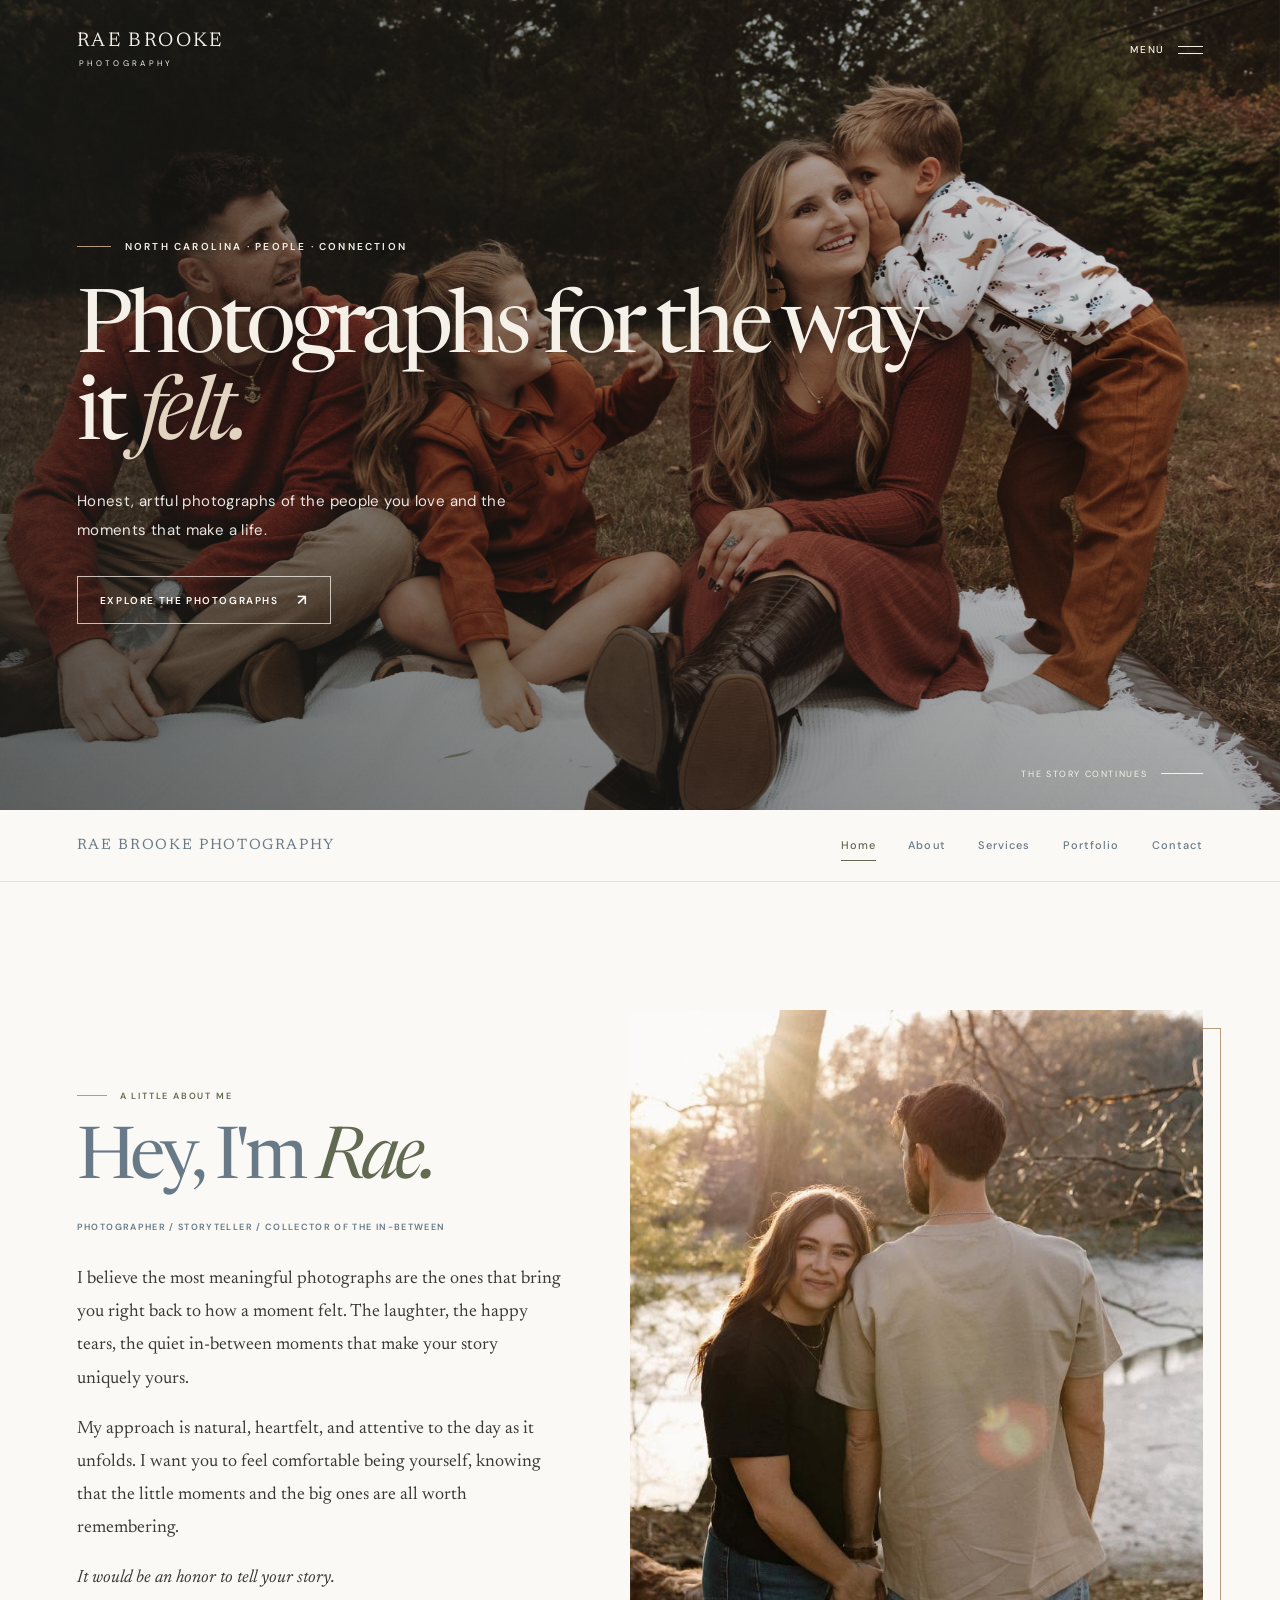
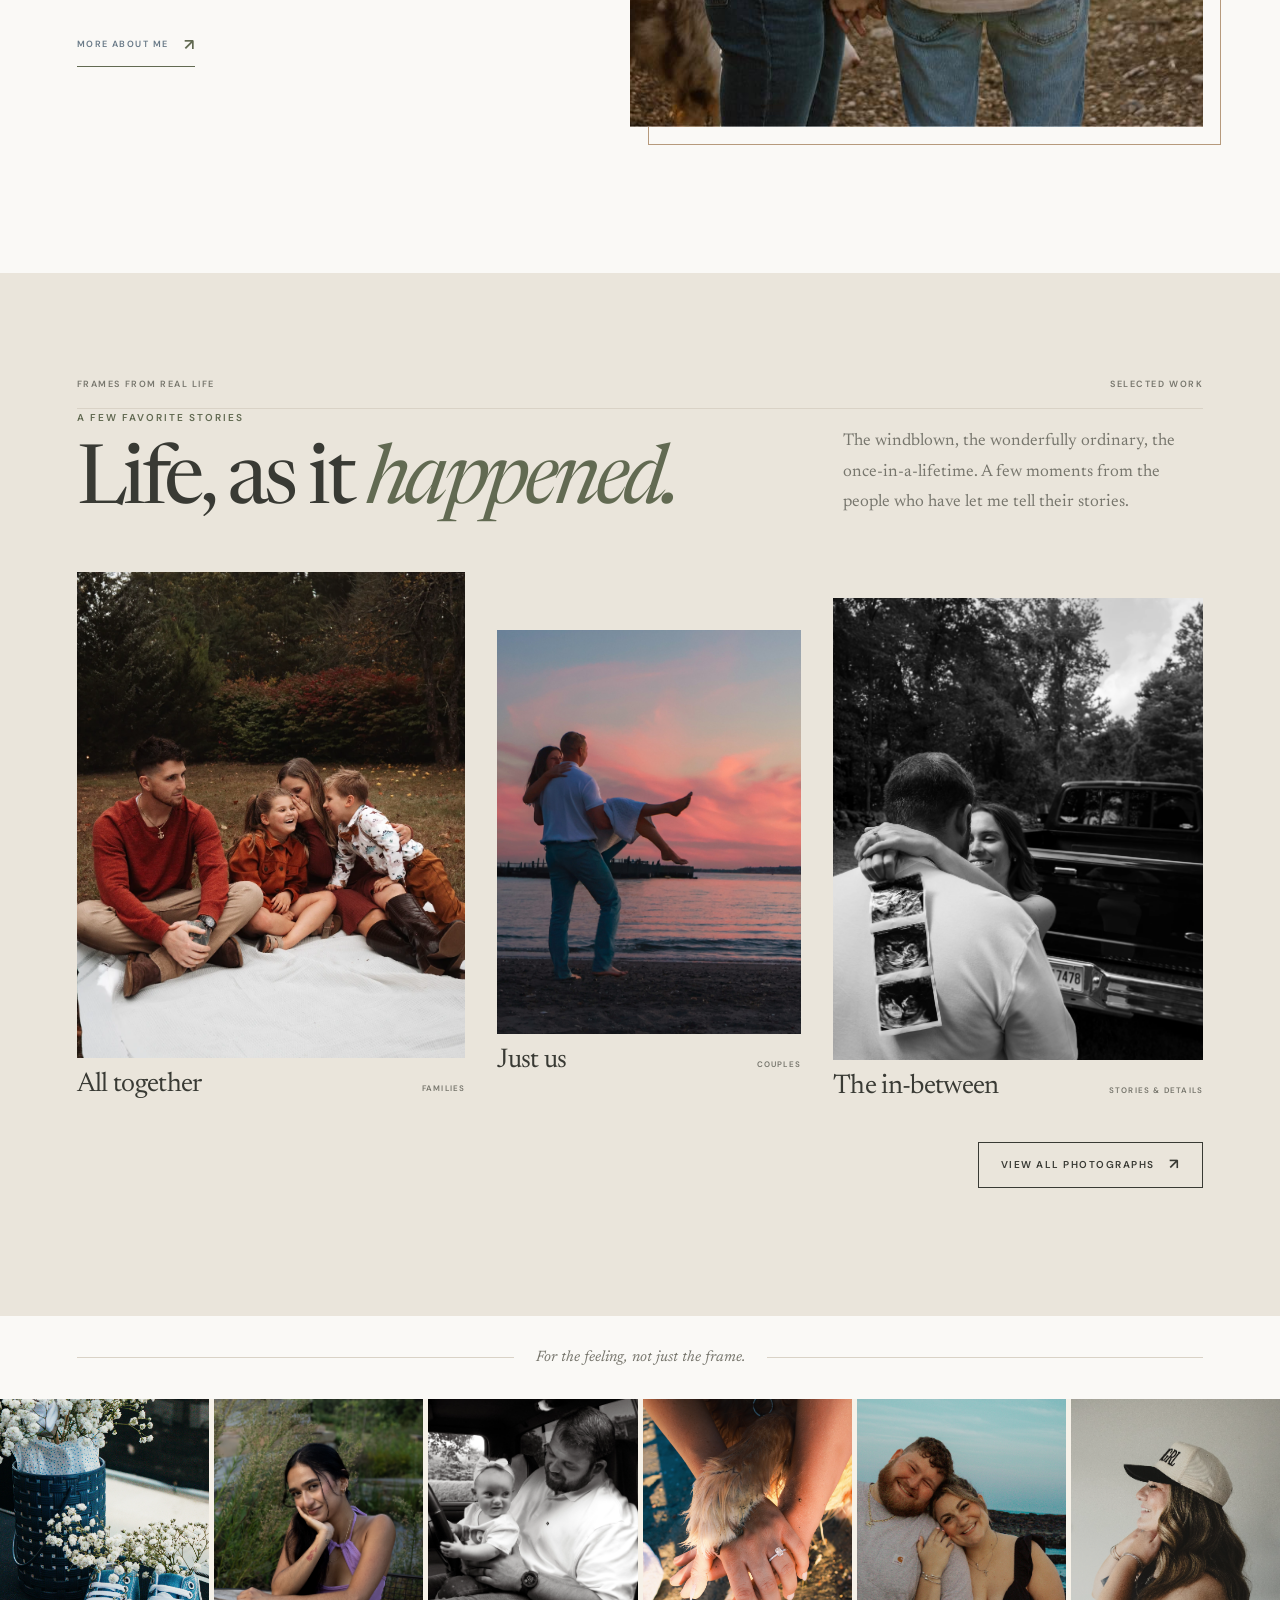
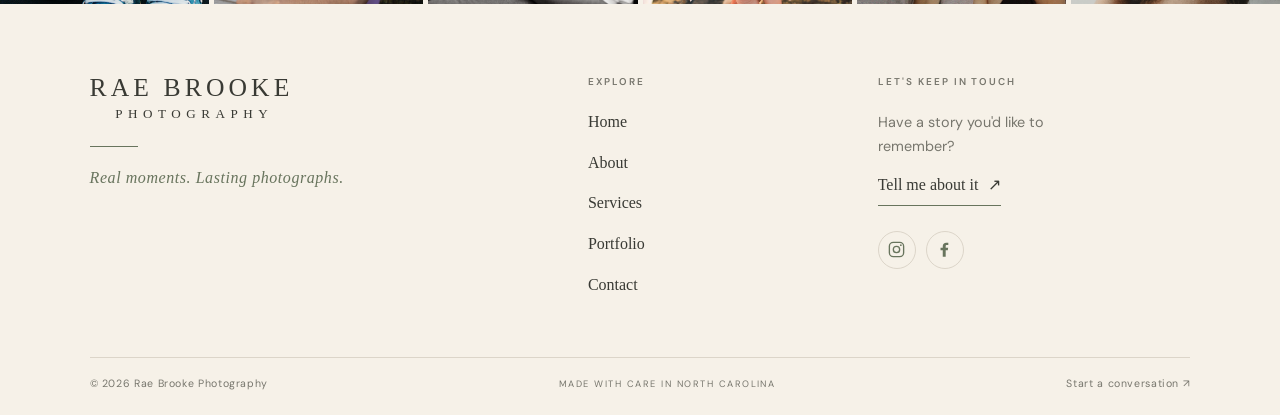
==== commit 655ca038: "Update selected work label in index.html" ====
--- a/index.html
+++ b/index.html
@@ -32,7 +32,8 @@
         fetchpriority="high"
       >
       <div class="hero-overlay" aria-hidden="true"></div>
-
+      <!-- Shared header -->
+      <div id="shared-header"></div>
       <div class="hero-content">
         <p class="eyebrow">NORTH CAROLINA · PEOPLE · CONNECTION</p>
         <h1 id="home-title">Photographs for the way it <em>felt.</em></h1>
@@ -81,7 +82,7 @@
       <div class="home-selected-inner">
         <div class="home-editorial-top">
           <p>FRAMES FROM REAL LIFE</p>
-          <span>01 — 03 / SELECTED WORK</span>
+          <span>SELECTED WORK</span>
         </div>
 
         <header class="home-selected-heading">
@@ -138,6 +139,7 @@
   <!-- Shared footer -->
   <div id="shared-footer"></div>
   <script src="/Javascript/header.js"></script>
+  <script src="/Javascript/hero.js"></script>
   <script src="/Javascript/sticky-nav.js" defer></script>
   <script src="/Javascript/footer.js" defer></script>
 </body>
--- a/CSS/header.css
+++ b/CSS/header.css
@@ -40,7 +40,7 @@
 
 .logo-name {
   font-family: var(--font-serif);
-  font-size: clamp(21px, 2.3vw, 30px);
+  font-size: clamp(15px, 1.6vw, 20px);
   font-weight: 400;
   letter-spacing: 0.12em;
   line-height: 1.1;
@@ -48,7 +48,7 @@
 
 .logo-subtitle {
   padding-left: 2px;
-  font-size: 9px;
+  font-size: 8px;
   letter-spacing: 0.42em;
   line-height: 1.5;
 }
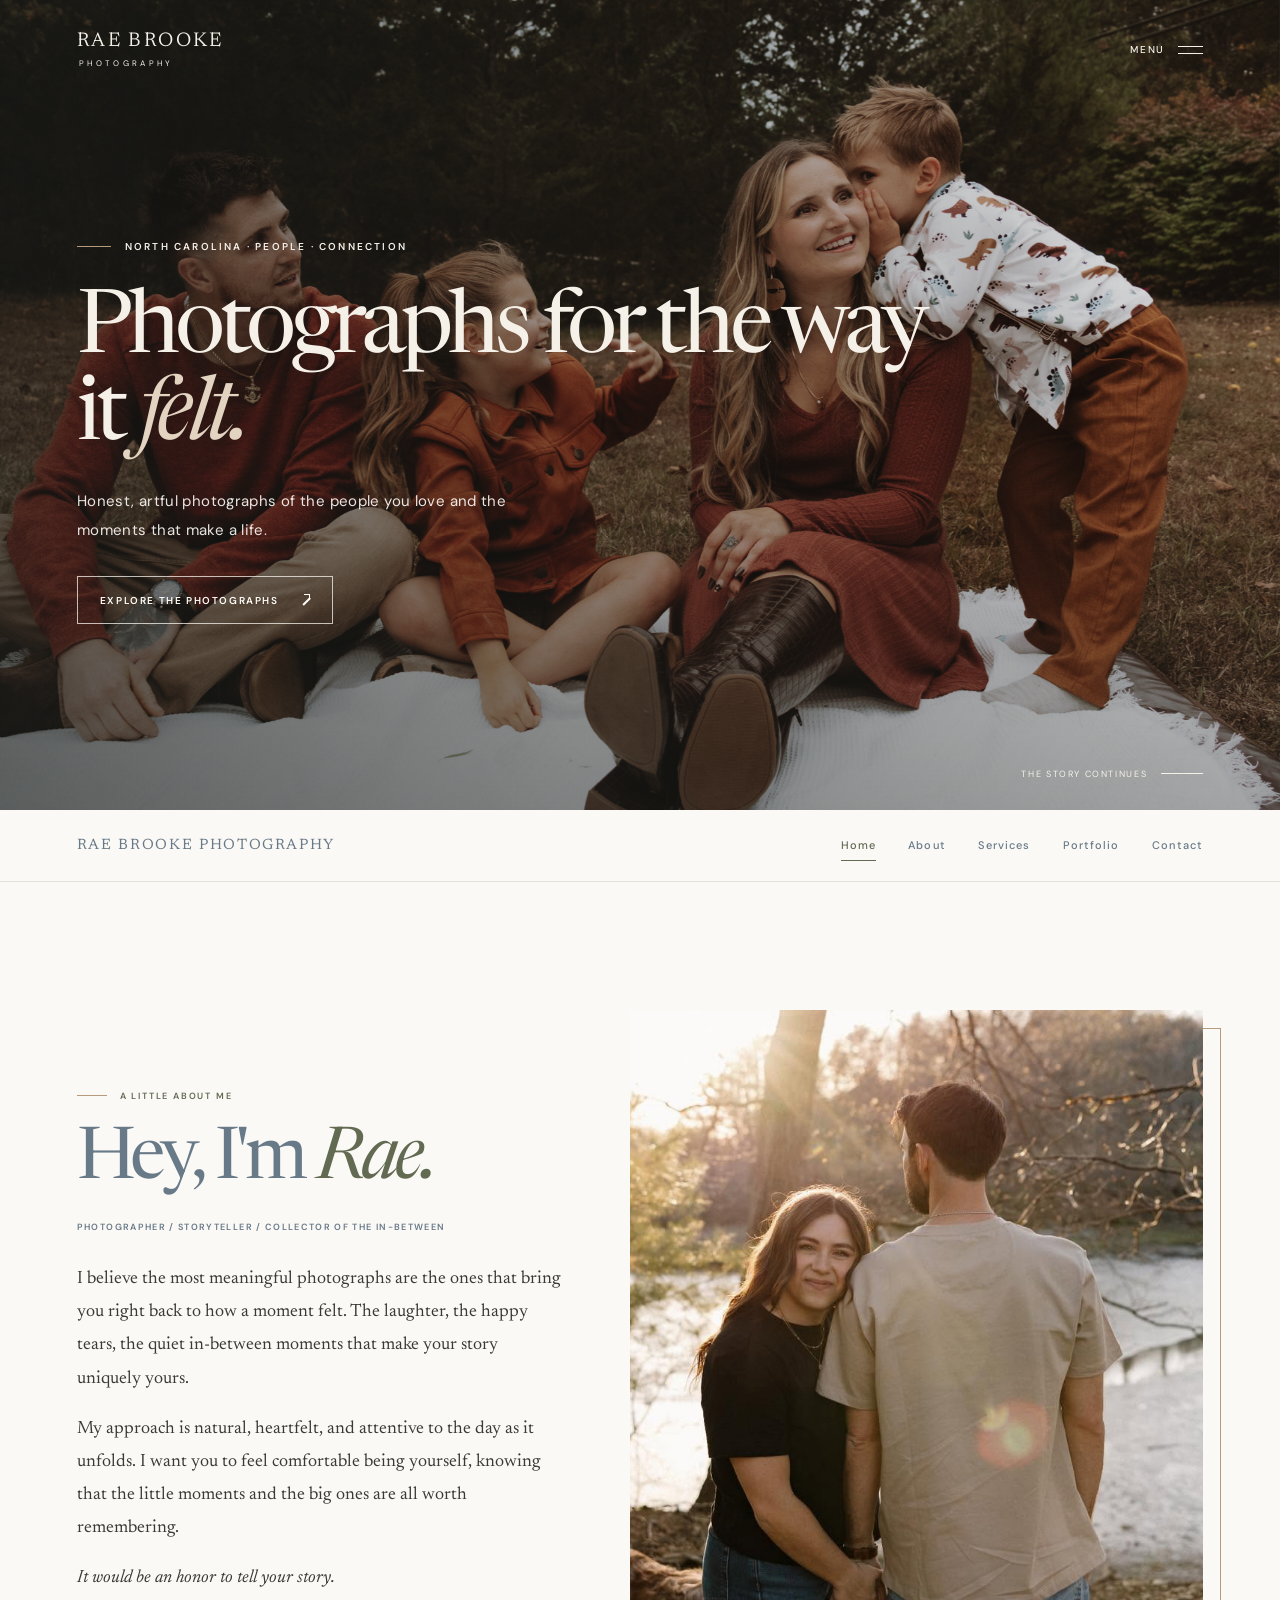
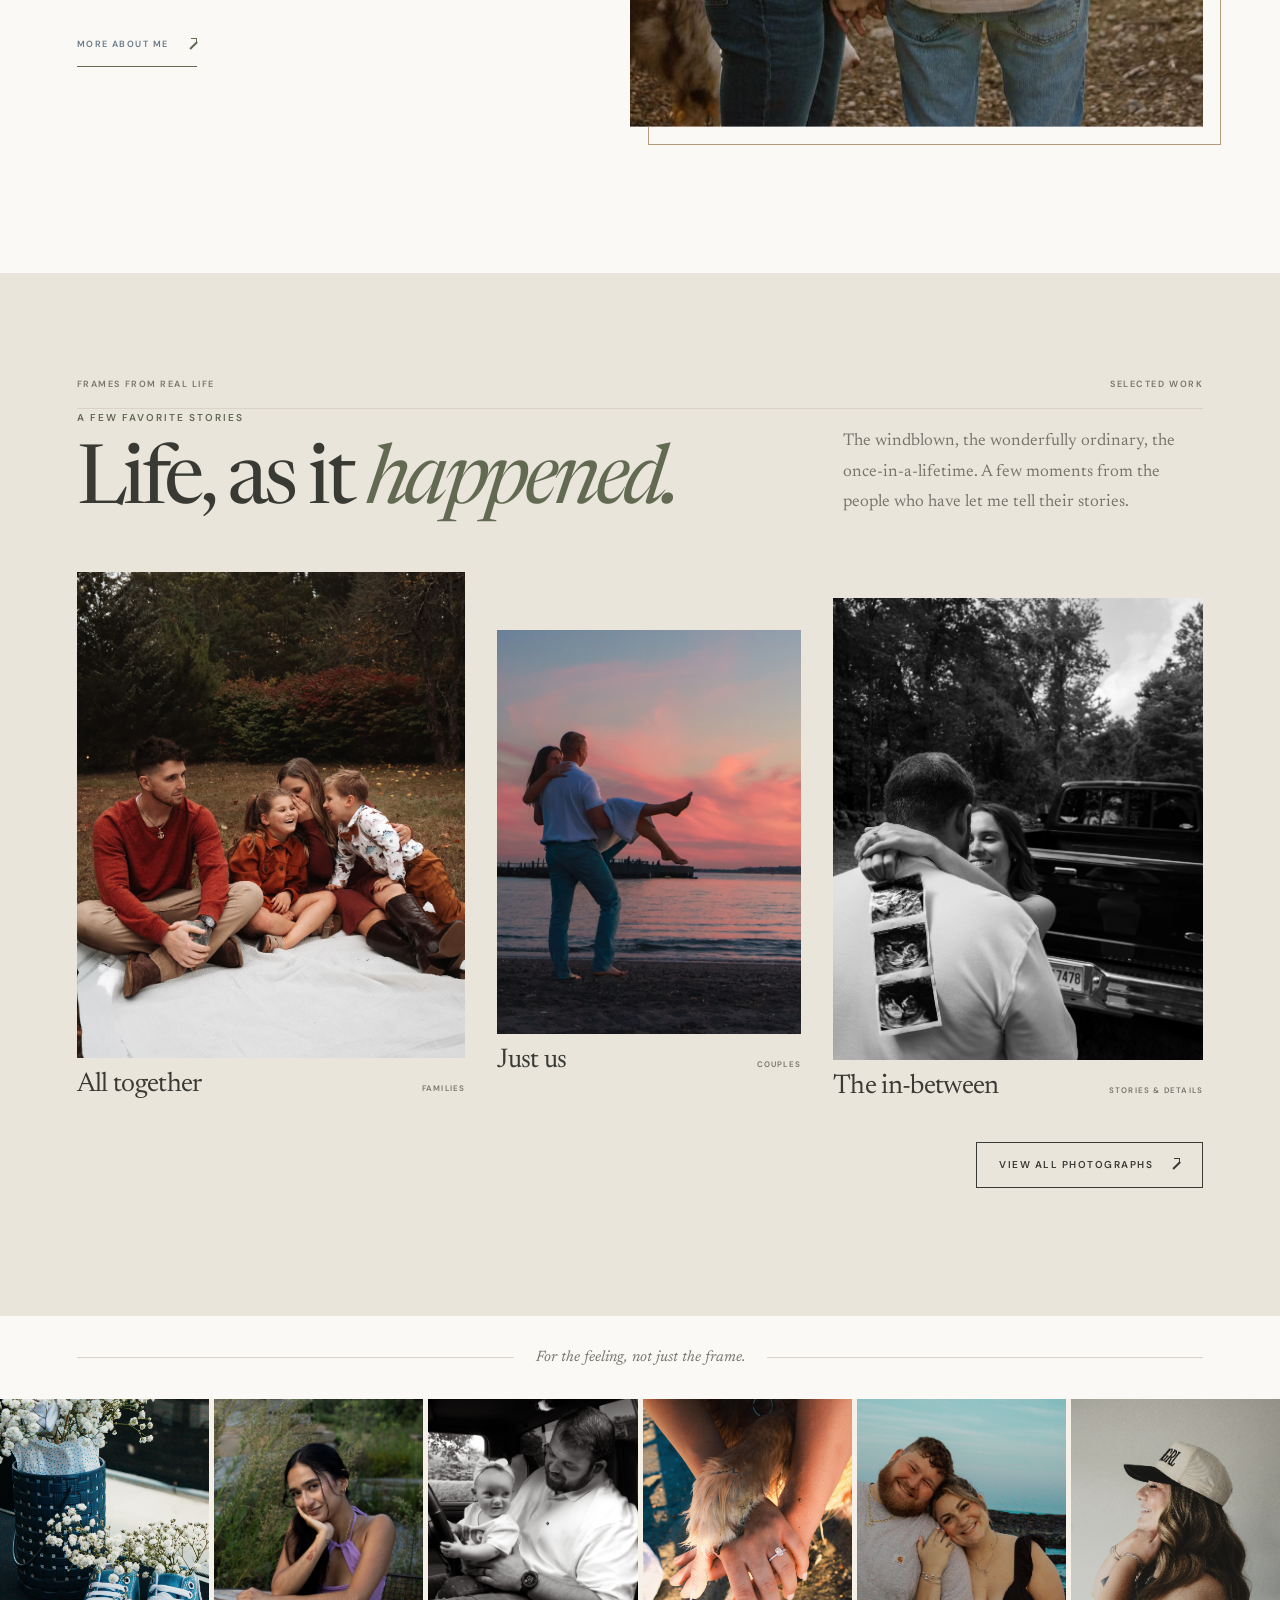
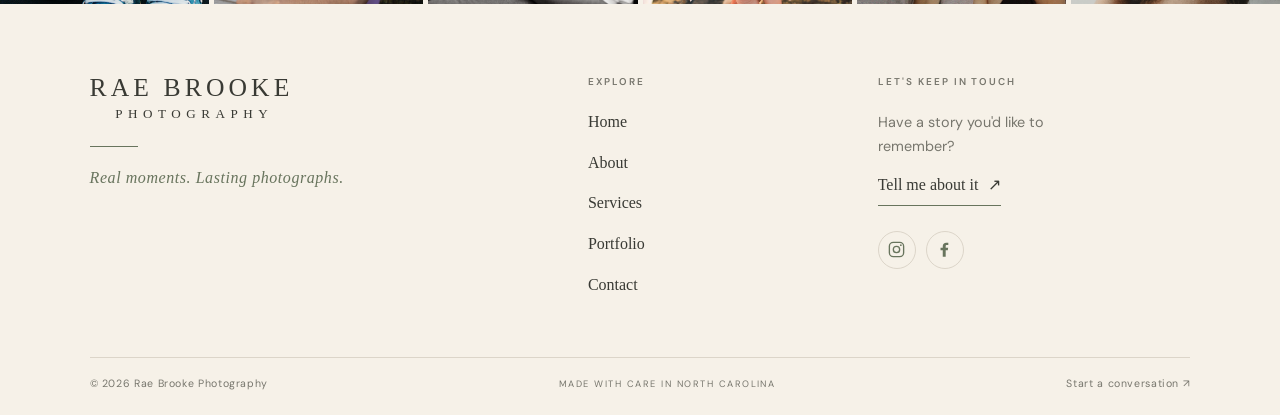
==== commit 924b7e32: "Replace arrow icon with arrow-up-right span" ====
--- a/index.html
+++ b/index.html
@@ -40,7 +40,7 @@
         <p class="hero-subtitle">Honest, artful photographs of the people you love and the moments that make a life.</p>
         <a class="button hero-button" href="/portfolio.html">
           <span class="hero-button-text">EXPLORE THE PHOTOGRAPHS</span>
-          <span aria-hidden="true">↗</span>
+          <span class="arrow-up-right" aria-hidden="true"></span>
         </a>
       </div>
 
@@ -64,7 +64,7 @@
         <p>I believe the most meaningful photographs are the ones that bring you right back to how a moment felt. The laughter, the happy tears, the quiet in-between moments that make your story uniquely yours.</p>
         <p>My approach is natural, heartfelt, and attentive to the day as it unfolds. I want you to feel comfortable being yourself, knowing that the little moments and the big ones are all worth remembering.</p>
         <p>It would be an honor to tell your story.</p>
-        <a class="button about-button" href="/about.html">MORE ABOUT ME <span aria-hidden="true">↗</span></a>
+        <a class="button about-button" href="/about.html">MORE ABOUT ME <span class="arrow-up-right" aria-hidden="true"></span></a>
       </div>
 
       <div class="about-image">
@@ -126,7 +126,7 @@
         </div>
 
         <div class="home-selected-footer">
-          <a class="button" href="/portfolio.html">VIEW ALL PHOTOGRAPHS <span aria-hidden="true">↗</span></a>
+          <a class="button" href="/portfolio.html">VIEW ALL PHOTOGRAPHS <span class="arrow-up-right" aria-hidden="true"></span></a>
         </div>
       </div>
     </section>
--- a/CSS/global.css
+++ b/CSS/global.css
@@ -208,6 +208,43 @@
   line-height: 1;
 }
 
+/* =========================================
+   SHARED MINIMAL ARROW
+========================================= */
+
+.arrow-up-right {
+  display: inline-block;
+  position: relative;
+  width: 13px;
+  height: 13px;
+  flex-shrink: 0;
+  color: inherit;
+  vertical-align: middle;
+}
+
+.arrow-up-right::before {
+  content: "";
+  position: absolute;
+  top: 3px;
+  right: 0;
+  width: 10px;
+  height: 1.5px;
+  background: currentColor;
+  transform: rotate(-45deg);
+  transform-origin: right center;
+}
+
+.arrow-up-right::after {
+  content: "";
+  position: absolute;
+  top: 0;
+  right: 0;
+  width: 6px;
+  height: 6px;
+  border-top: 1.5px solid currentColor;
+  border-right: 1.5px solid currentColor;
+}
+
 /* Shared footer colors */
 footer {
   background: var(--color-denim-dark);
--- a/CSS/header.css
+++ b/CSS/header.css
@@ -125,14 +125,120 @@
 .hero-menu-toggle:focus-visible { outline: 2px solid var(--color-ivory); outline-offset: 5px; }
 
 @media (max-width: 600px) {
-  .hero-header { padding: 24px 6%; }
-  .logo-name { font-size: 19px; letter-spacing: 0.1em; }
-  .logo-subtitle { font-size: 8px; letter-spacing: 0.32em; }
-  .hero-menu-toggle { gap: 9px; }
-  .hero-dropdown { top: calc(100% + 12px); width: 255px; }
-  .hero-dropdown a { padding: 13px 19px; }
-}
-
+  .hero-header {
+    padding: 24px 6%;
+  }
+
+  .logo-name {
+    font-size: 19px;
+    letter-spacing: 0.1em;
+  }
+
+  .logo-subtitle {
+    font-size: 8px;
+    letter-spacing: 0.32em;
+  }
+
+  .hero-menu-toggle {
+    gap: 9px;
+  }
+
+  /* Full-screen mobile navigation */
+  .hero-menu {
+    position: static;
+  }
+
+  .hero-dropdown {
+
+  overflow-y: auto;
+  overscroll-behavior: contain;
+     
+    position: fixed;
+    inset: 0;
+    z-index: 2000;
+
+    display: flex;
+    flex-direction: column;
+    justify-content: center;
+    align-items: center;
+    gap: 10px;
+
+    width: 100%;
+    max-width: none;
+    height: 100vh;
+    height: 100dvh;
+    overflow-y: auto;
+
+    padding: 100px 24px 40px;
+    box-sizing: border-box;
+
+    background: var(--color-ivory);
+    border: 0;
+    box-shadow: none;
+
+    animation: mobile-menu-enter 220ms ease-out;
+  }
+
+  .hero-dropdown[hidden] {
+    display: none;
+  }
+
+  .hero-dropdown a {
+  display: block;
+  width: 100%;
+  max-width: 340px;
+  padding: 20px 12px;
+
+  color: var(--color-text);
+  font-family: var(--font-serif);
+  font-size: 22px;
+  font-weight: 400;
+  line-height: 1.3;
+  text-align: center;
+  letter-spacing: 0.01em;
+
+  transition:
+    background-color var(--transition-fast),
+    color var(--transition-fast);
+}
+
+.hero-dropdown a:hover {
+  padding-left: 12px;
+  color: var(--color-sage-dark);
+  background: #ECE7DD;
+}
+
+  /* Keep the menu toggle above the full-screen overlay */
+  .hero-menu-toggle {
+    position: relative;
+    z-index: 2001;
+  }
+
+  .hero-menu-toggle[aria-expanded="true"] {
+    color: var(--color-text);
+  }
+
+  .hero-menu-toggle[aria-expanded="true"]:hover .menu-icon span:last-child {
+    width: 25px;
+  }
+}
+
+@keyframes mobile-menu-enter {
+  from {
+    opacity: 0;
+  }
+
+  to {
+    opacity: 1;
+  }
+}
 @media (prefers-reduced-motion: reduce) {
   .hero-dropdown, .menu-icon span, .hero-dropdown a { animation: none; transition: none; }
 }
+/* Hide sticky navigation while the mobile menu is open */
+@media (max-width: 600px) {
+  body.mobile-menu-open #shared-sticky-nav {
+    visibility: hidden;
+    pointer-events: none;
+  }
+}
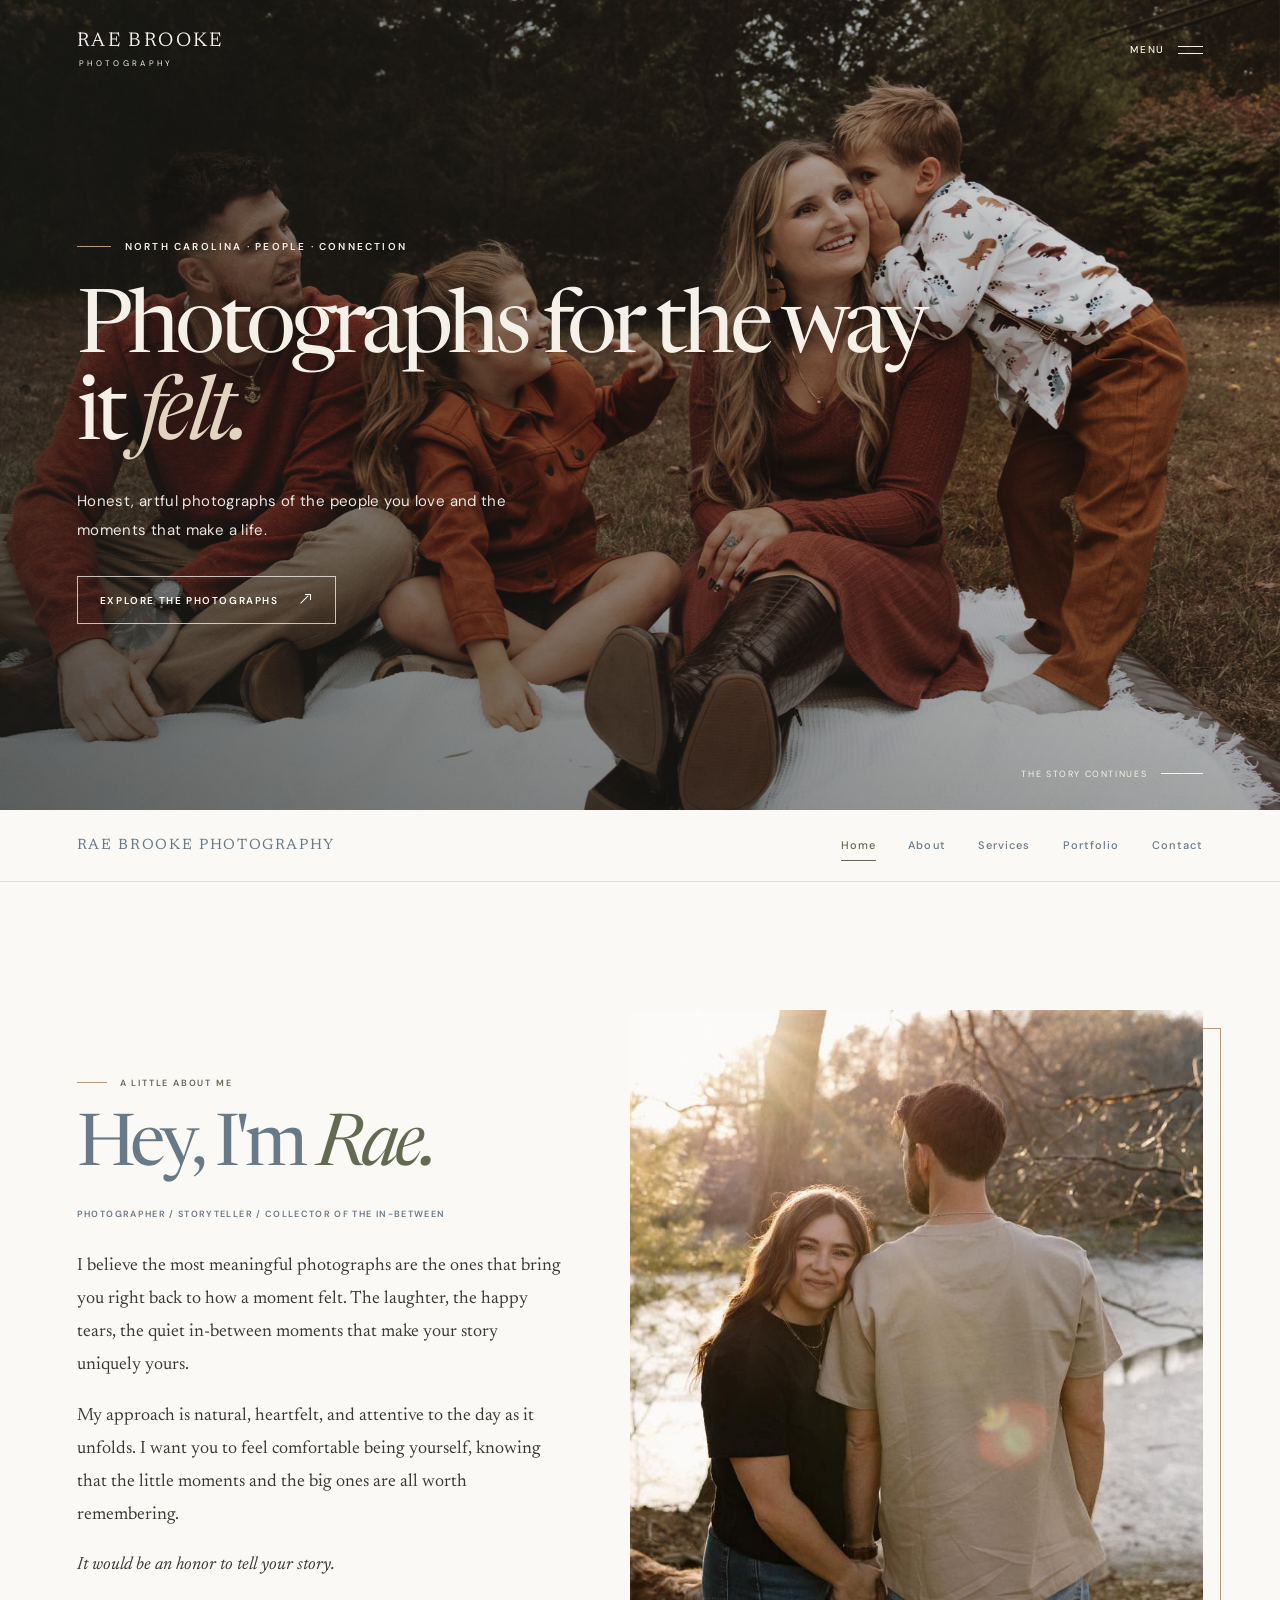
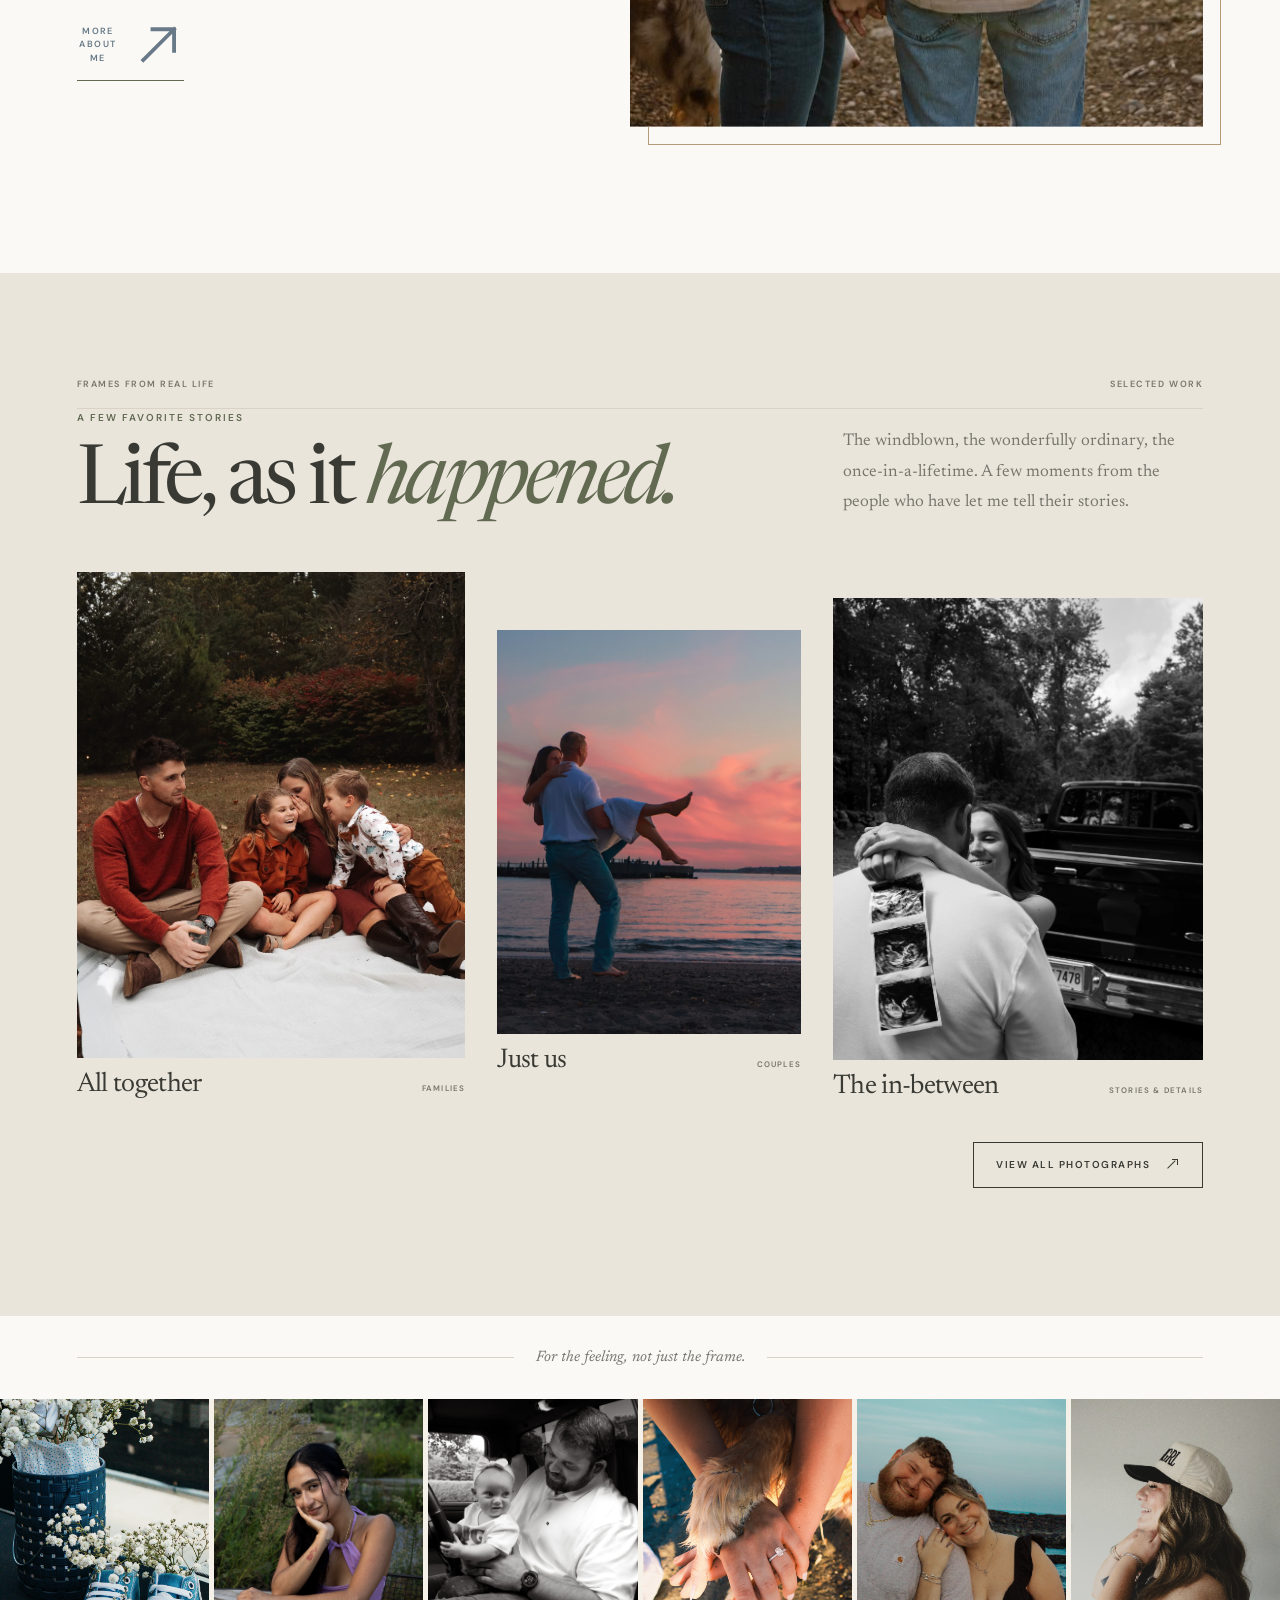
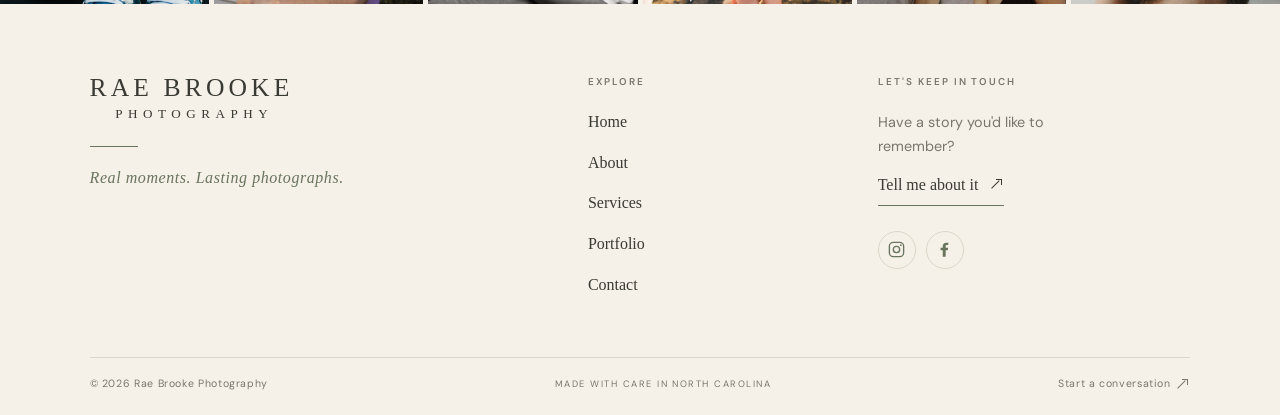
==== commit 8eec0f0b: "Revise 'MORE ABOUT ME' button with SVG icon Updated the 'MORE ABOUT ME' button to include an SVG ico" ====
--- a/index.html
+++ b/index.html
@@ -64,7 +64,22 @@
         <p>I believe the most meaningful photographs are the ones that bring you right back to how a moment felt. The laughter, the happy tears, the quiet in-between moments that make your story uniquely yours.</p>
         <p>My approach is natural, heartfelt, and attentive to the day as it unfolds. I want you to feel comfortable being yourself, knowing that the little moments and the big ones are all worth remembering.</p>
         <p>It would be an honor to tell your story.</p>
-        <a class="button about-button" href="/about.html">MORE ABOUT ME <span class="arrow-up-right" aria-hidden="true"></span></a>
+      <!--  <a class="button about-button" href="/about.html">MORE ABOUT ME <span class="arrow-up-right" aria-hidden="true"></span></a> -->
+           <a class="button about-button" href="/about.html">MORE ABOUT ME
+               <svg
+              xmlns="http://www.w3.org/2000/svg"
+              viewBox="0 0 16 16"
+              fill="none"
+            >
+              <path
+                d="M3 13L13 3M6 3H13V10"
+                stroke="currentColor"
+                stroke-width="1.25"
+                stroke-linecap="square"
+                stroke-linejoin="miter"
+              />
+            </svg>
+           </a>
       </div>
 
       <div class="about-image">
--- a/CSS/global.css
+++ b/CSS/global.css
@@ -208,42 +208,59 @@
   line-height: 1;
 }
 
+
 /* =========================================
-   SHARED MINIMAL ARROW
+   REFINED MINIMAL ARROW
 ========================================= */
 
 .arrow-up-right {
   display: inline-block;
   position: relative;
-  width: 13px;
-  height: 13px;
-  flex-shrink: 0;
+  width: 16px;
+  height: 16px;
+  flex: 0 0 16px;
   color: inherit;
   vertical-align: middle;
+  overflow: visible;
+  transition: transform 220ms ease;
 }
 
 .arrow-up-right::before {
   content: "";
   position: absolute;
-  top: 3px;
-  right: 0;
-  width: 10px;
-  height: 1.5px;
+  top: 7px;
+  left: 2px;
+  width: 11px;
+  height: 1.25px;
   background: currentColor;
   transform: rotate(-45deg);
-  transform-origin: right center;
+  transform-origin: center;
 }
 
 .arrow-up-right::after {
   content: "";
   position: absolute;
-  top: 0;
-  right: 0;
+  top: 2px;
+  right: 2px;
   width: 6px;
   height: 6px;
-  border-top: 1.5px solid currentColor;
-  border-right: 1.5px solid currentColor;
-}
+  border-top: 1.25px solid currentColor;
+  border-right: 1.25px solid currentColor;
+  box-sizing: border-box;
+}
+
+/* Optional subtle hover interaction */
+a:hover .arrow-up-right {
+  transform: translate(2px, -2px);
+}
+
+@media (prefers-reduced-motion: reduce) {
+  .arrow-up-right {
+    transition: none;
+  }
+}
+
+
 
 /* Shared footer colors */
 footer {
--- a/CSS/header.css
+++ b/CSS/header.css
@@ -86,35 +86,93 @@
 .hero-menu-toggle:hover .menu-icon span:last-child { width: 18px; }
 .hero-menu-toggle[aria-expanded="true"]:hover .menu-icon span:last-child { width: 25px; }
 
+/* =========================================
+   FULL-SCREEN EDITORIAL NAVIGATION
+   Desktop + shared foundation
+========================================= */
+
 .hero-dropdown {
-  position: absolute;
-  z-index: 20;
-  top: calc(100% + 16px);
-  right: 0;
-  width: 280px;
-  max-width: calc(100vw - 40px);
-  padding: 10px 0;
+  position: fixed;
+  inset: 0;
+  z-index: 2000;
+
+  display: flex;
+  flex-direction: column;
+  justify-content: center;
+  align-items: center;
+
+  width: 100%;
+  max-width: none;
+  height: 100vh;
+  height: 100dvh;
+  overflow-y: auto;
+  overscroll-behavior: contain;
+
+  box-sizing: border-box;
+  padding: 100px 30px 50px;
+
   background: var(--color-ivory);
-  border: 1px solid var(--color-line);
-  box-shadow: 0 18px 45px rgb(30 32 29 / 15%);
-  animation: dropdown-enter 180ms ease-out;
-}
-
-.hero-dropdown[hidden] { display: none; }
+  border: 0;
+  box-shadow: none;
+
+  animation: editorial-menu-enter 280ms ease-out;
+}
+
+.hero-dropdown[hidden] {
+  display: none;
+}
+
+/* Navigation links */
 .hero-dropdown a {
-  display: block;
-  padding: 14px 23px;
+  display: flex;
+  align-items: center;
+  justify-content: space-between;
+  gap: 24px;
+
+  width: min(100%, 520px);
+  padding: 22px 8px;
+
   color: var(--color-text);
-  font-size: 12px;
-  letter-spacing: 0.04em;
-  transition: background-color var(--transition-fast), color var(--transition-fast), padding-left var(--transition-fast);
-}
+  font-family: var(--font-serif);
+  font-size: clamp(25px, 3vw, 38px);
+  font-weight: 400;
+  line-height: 1.2;
+  letter-spacing: 0.005em;
+  text-align: left;
+
+  border-bottom: 1px solid var(--color-line);
+
+  transition:
+    color var(--transition-fast),
+    padding-left var(--transition-fast);
+}
+
+.hero-dropdown a::after {
+  content: "";
+  flex: 0 0 9px;
+  width: 9px;
+  height: 9px;
+
+  border-top: 1px solid var(--color-denim);
+  border-right: 1px solid var(--color-denim);
+
+  transform: rotate(45deg);
+  transition: transform var(--transition-fast);
+}
+
 .hero-dropdown a:hover {
-  padding-left: 28px;
+  padding-left: 16px;
   color: var(--color-sage-dark);
-  background: #ECE7DD;
-}
-.hero-dropdown a:focus-visible { outline: 2px solid var(--color-denim); outline-offset: -4px; }
+}
+
+.hero-dropdown a:hover::after {
+  transform: translateX(4px) rotate(45deg);
+}
+
+.hero-dropdown a:focus-visible {
+  outline: 2px solid var(--color-denim);
+  outline-offset: 4px;
+}
 
 @keyframes dropdown-enter {
   from { opacity: 0; transform: translateY(-6px); }
@@ -122,7 +180,23 @@
 }
 
 .hero-header-logo:focus-visible,
-.hero-menu-toggle:focus-visible { outline: 2px solid var(--color-ivory); outline-offset: 5px; }
+.hero-menu-toggle[aria-expanded="true"] {
+  position: relative;
+  z-index: 2001;
+  color: var(--color-text);
+}
+
+@keyframes editorial-menu-enter {
+  from {
+    opacity: 0;
+    transform: translateY(-10px);
+  }
+
+  to {
+    opacity: 1;
+    transform: translateY(0);
+  }
+}
 
 @media (max-width: 600px) {
   .hero-header {
@@ -235,10 +309,10 @@
 @media (prefers-reduced-motion: reduce) {
   .hero-dropdown, .menu-icon span, .hero-dropdown a { animation: none; transition: none; }
 }
-/* Hide sticky navigation while the mobile menu is open */
-@media (max-width: 600px) {
-  body.mobile-menu-open #shared-sticky-nav {
-    visibility: hidden;
-    pointer-events: none;
-  }
-}
+
+
+/* Hide sticky navigation while the full-screen menu is open */
+body.menu-open #shared-sticky-nav {
+  visibility: hidden;
+  pointer-events: none;
+}
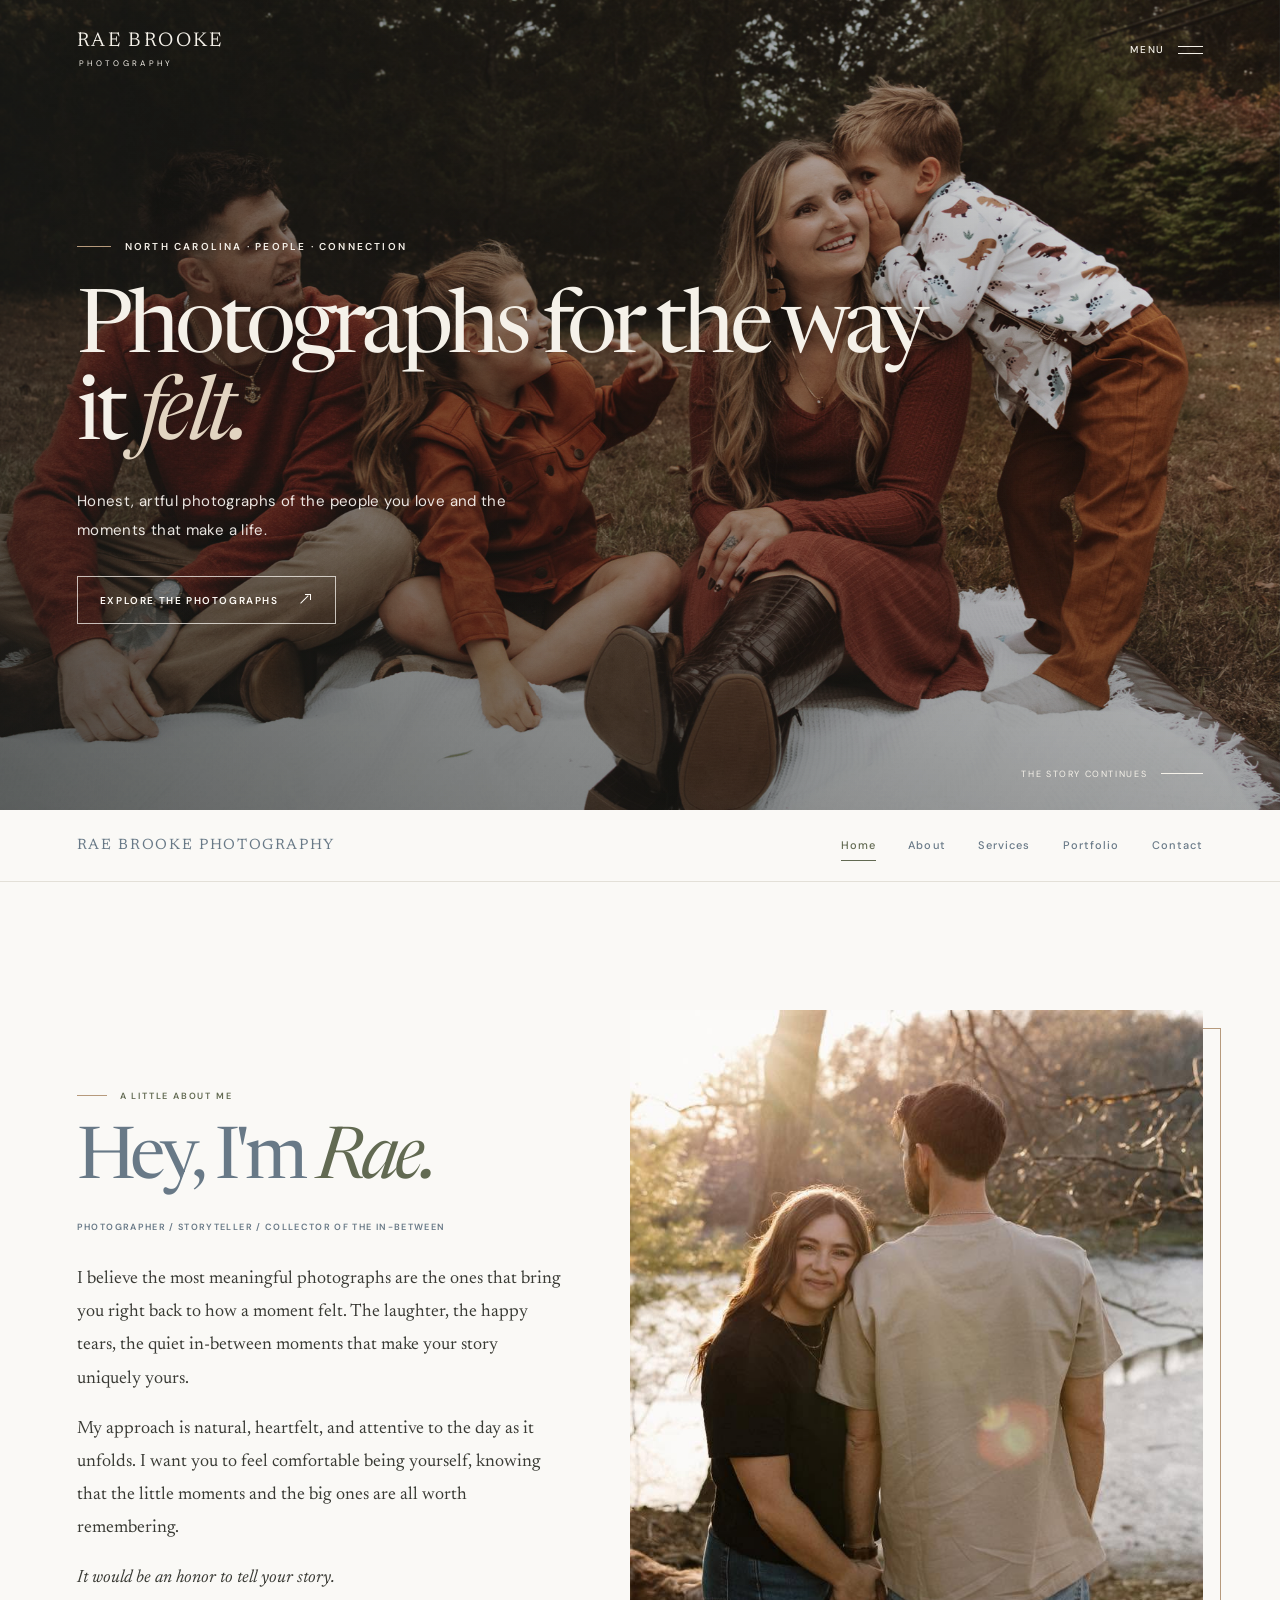
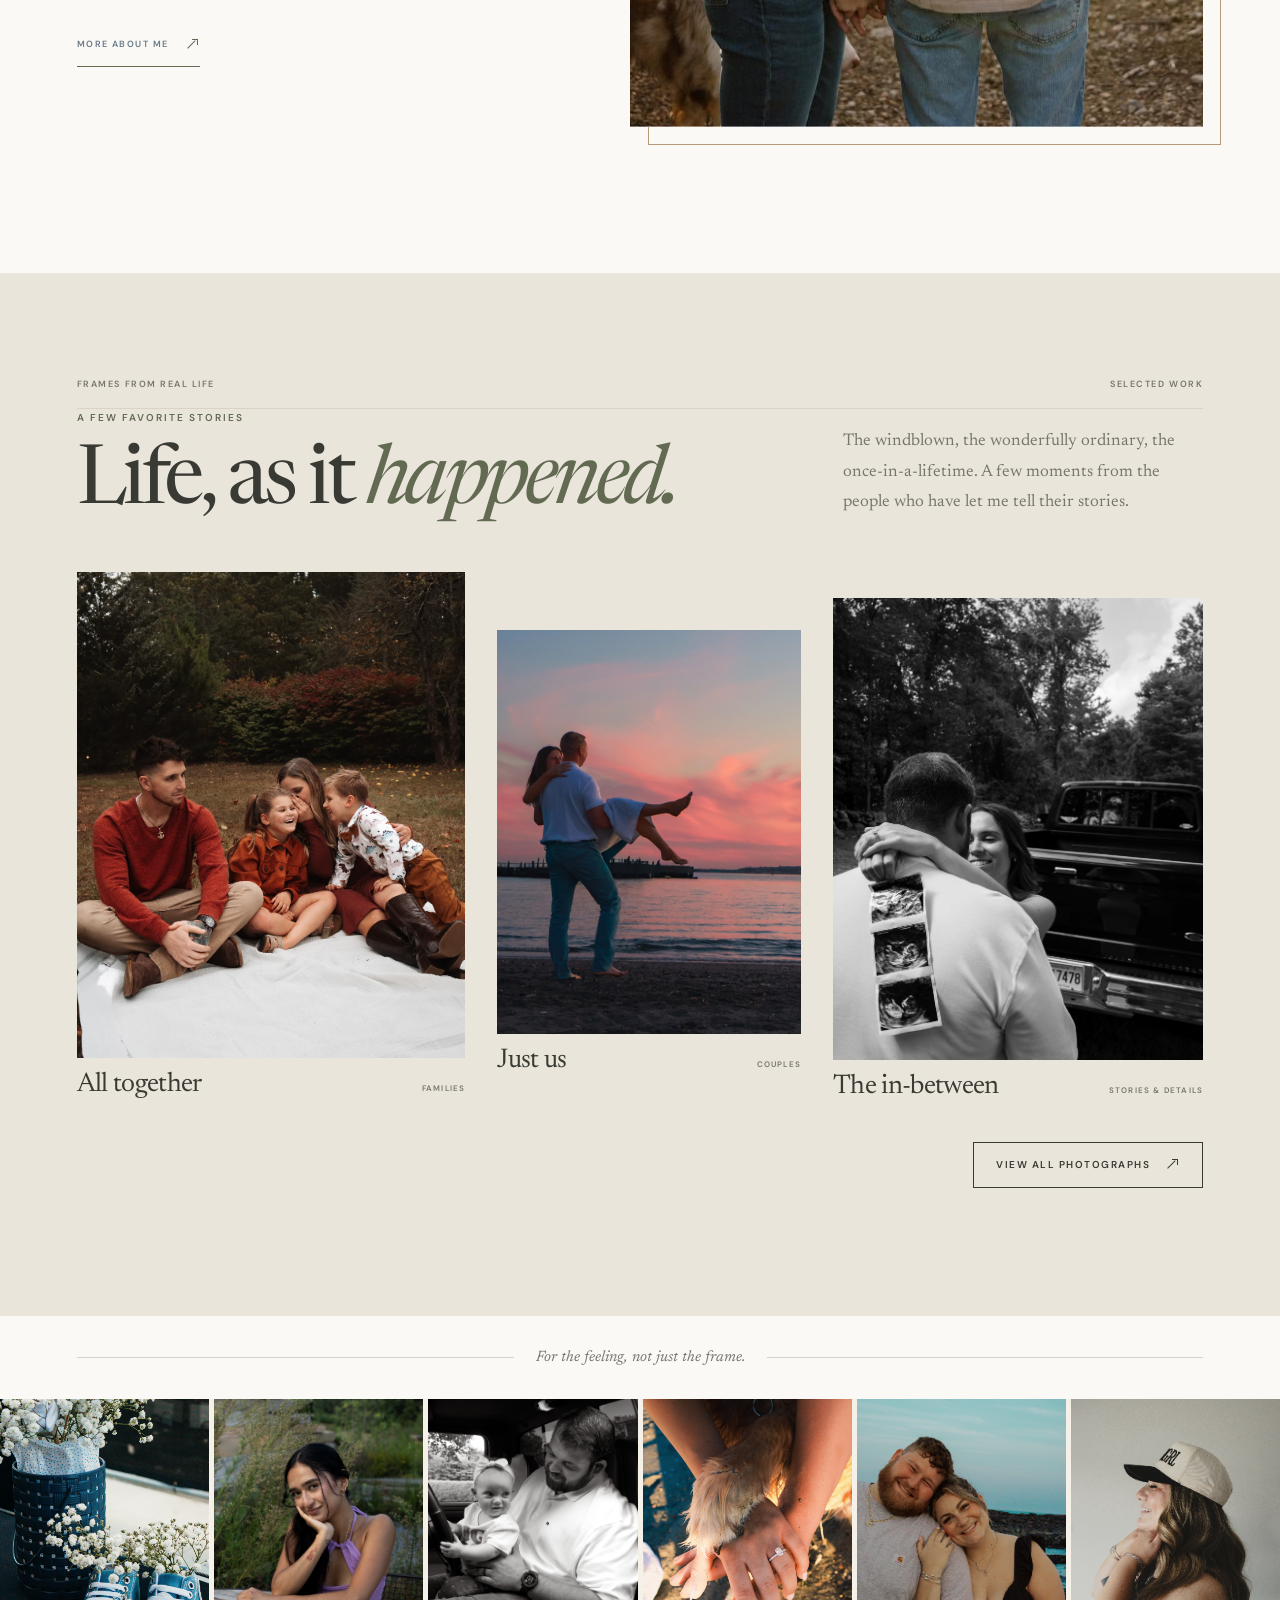
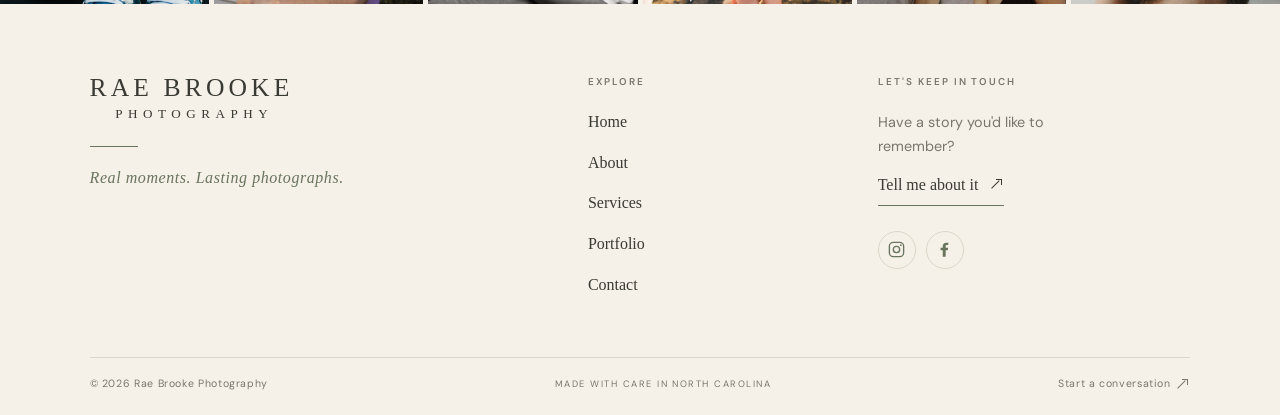
==== commit 206683b9: "Restore 'MORE ABOUT ME' button with SVG icon Updated the 'MORE ABOUT ME' button to restore the SVG i" ====
--- a/index.html
+++ b/index.html
@@ -64,22 +64,7 @@
         <p>I believe the most meaningful photographs are the ones that bring you right back to how a moment felt. The laughter, the happy tears, the quiet in-between moments that make your story uniquely yours.</p>
         <p>My approach is natural, heartfelt, and attentive to the day as it unfolds. I want you to feel comfortable being yourself, knowing that the little moments and the big ones are all worth remembering.</p>
         <p>It would be an honor to tell your story.</p>
-      <!--  <a class="button about-button" href="/about.html">MORE ABOUT ME <span class="arrow-up-right" aria-hidden="true"></span></a> -->
-           <a class="button about-button" href="/about.html">MORE ABOUT ME
-               <svg
-              xmlns="http://www.w3.org/2000/svg"
-              viewBox="0 0 16 16"
-              fill="none"
-            >
-              <path
-                d="M3 13L13 3M6 3H13V10"
-                stroke="currentColor"
-                stroke-width="1.25"
-                stroke-linecap="square"
-                stroke-linejoin="miter"
-              />
-            </svg>
-           </a>
+        <a class="button about-button" href="/about.html">MORE ABOUT ME <span class="arrow-up-right" aria-hidden="true"></span></a>           
       </div>
 
       <div class="about-image">
